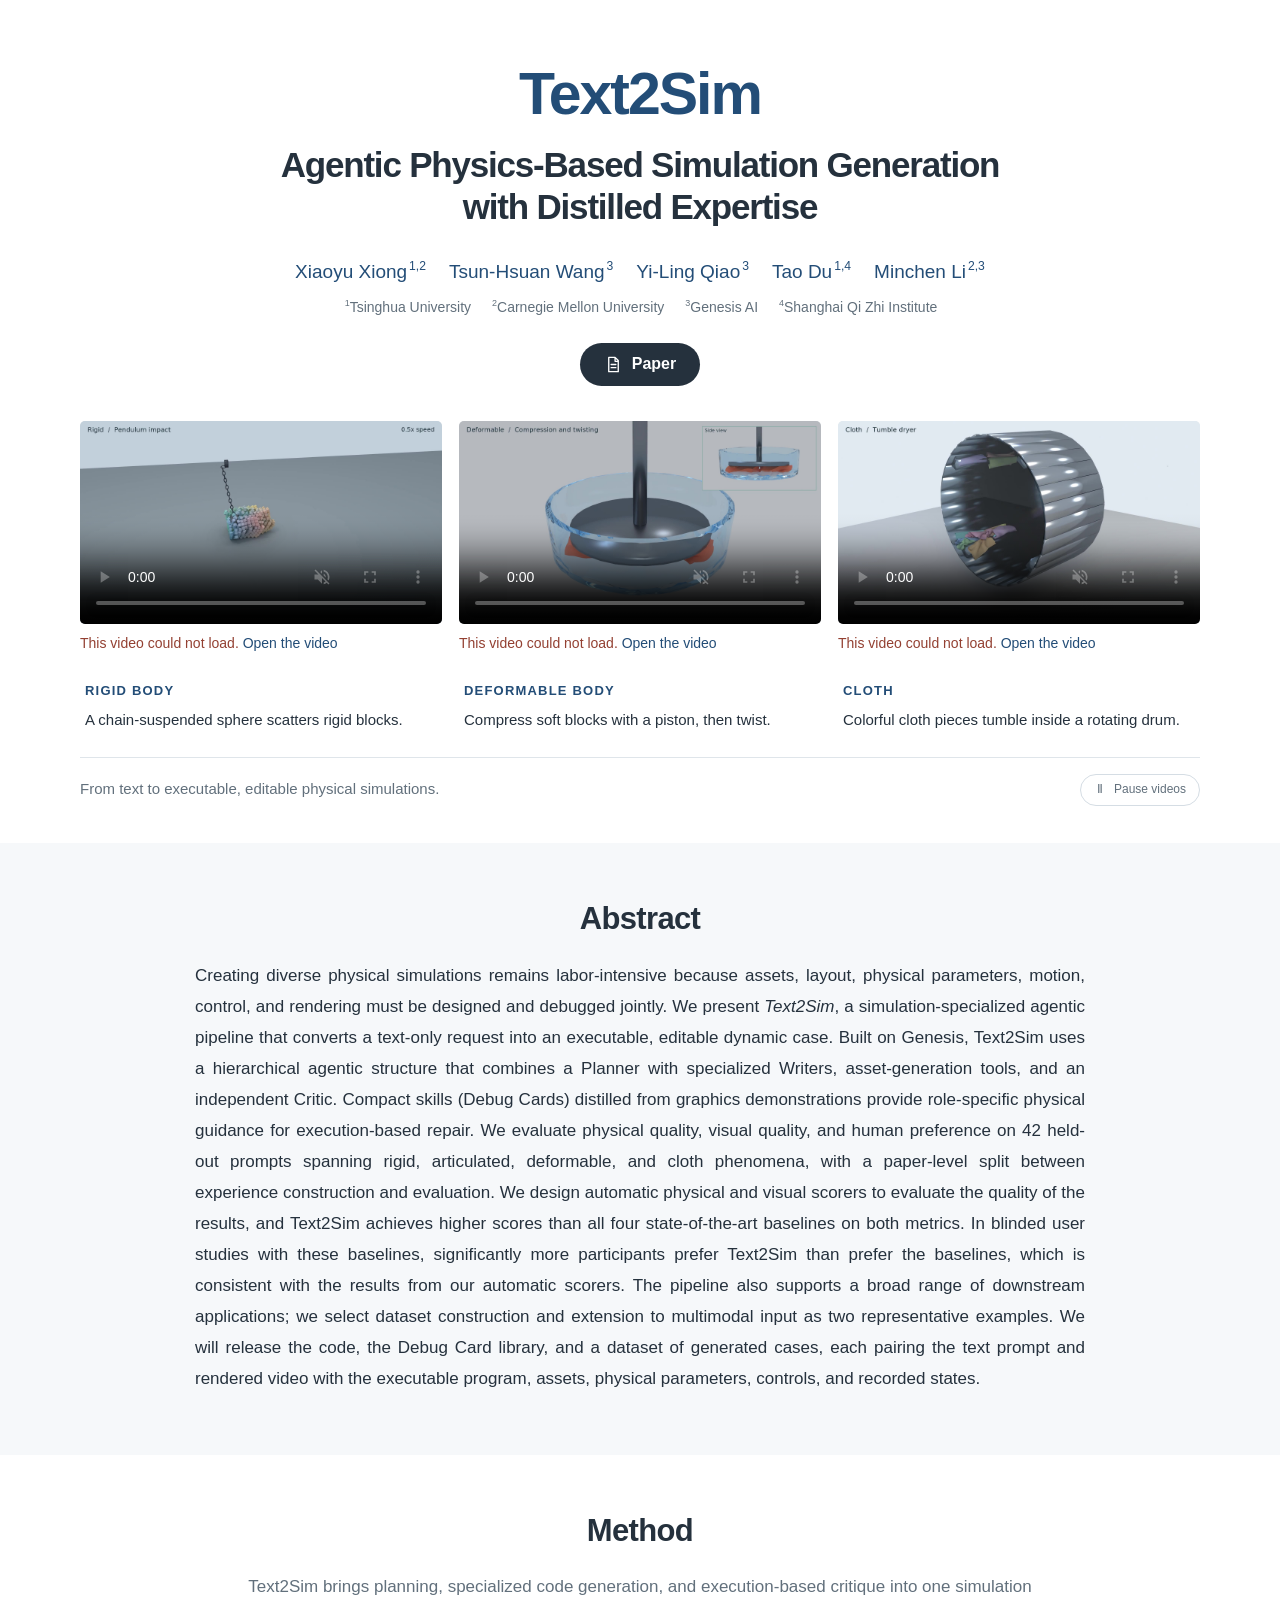
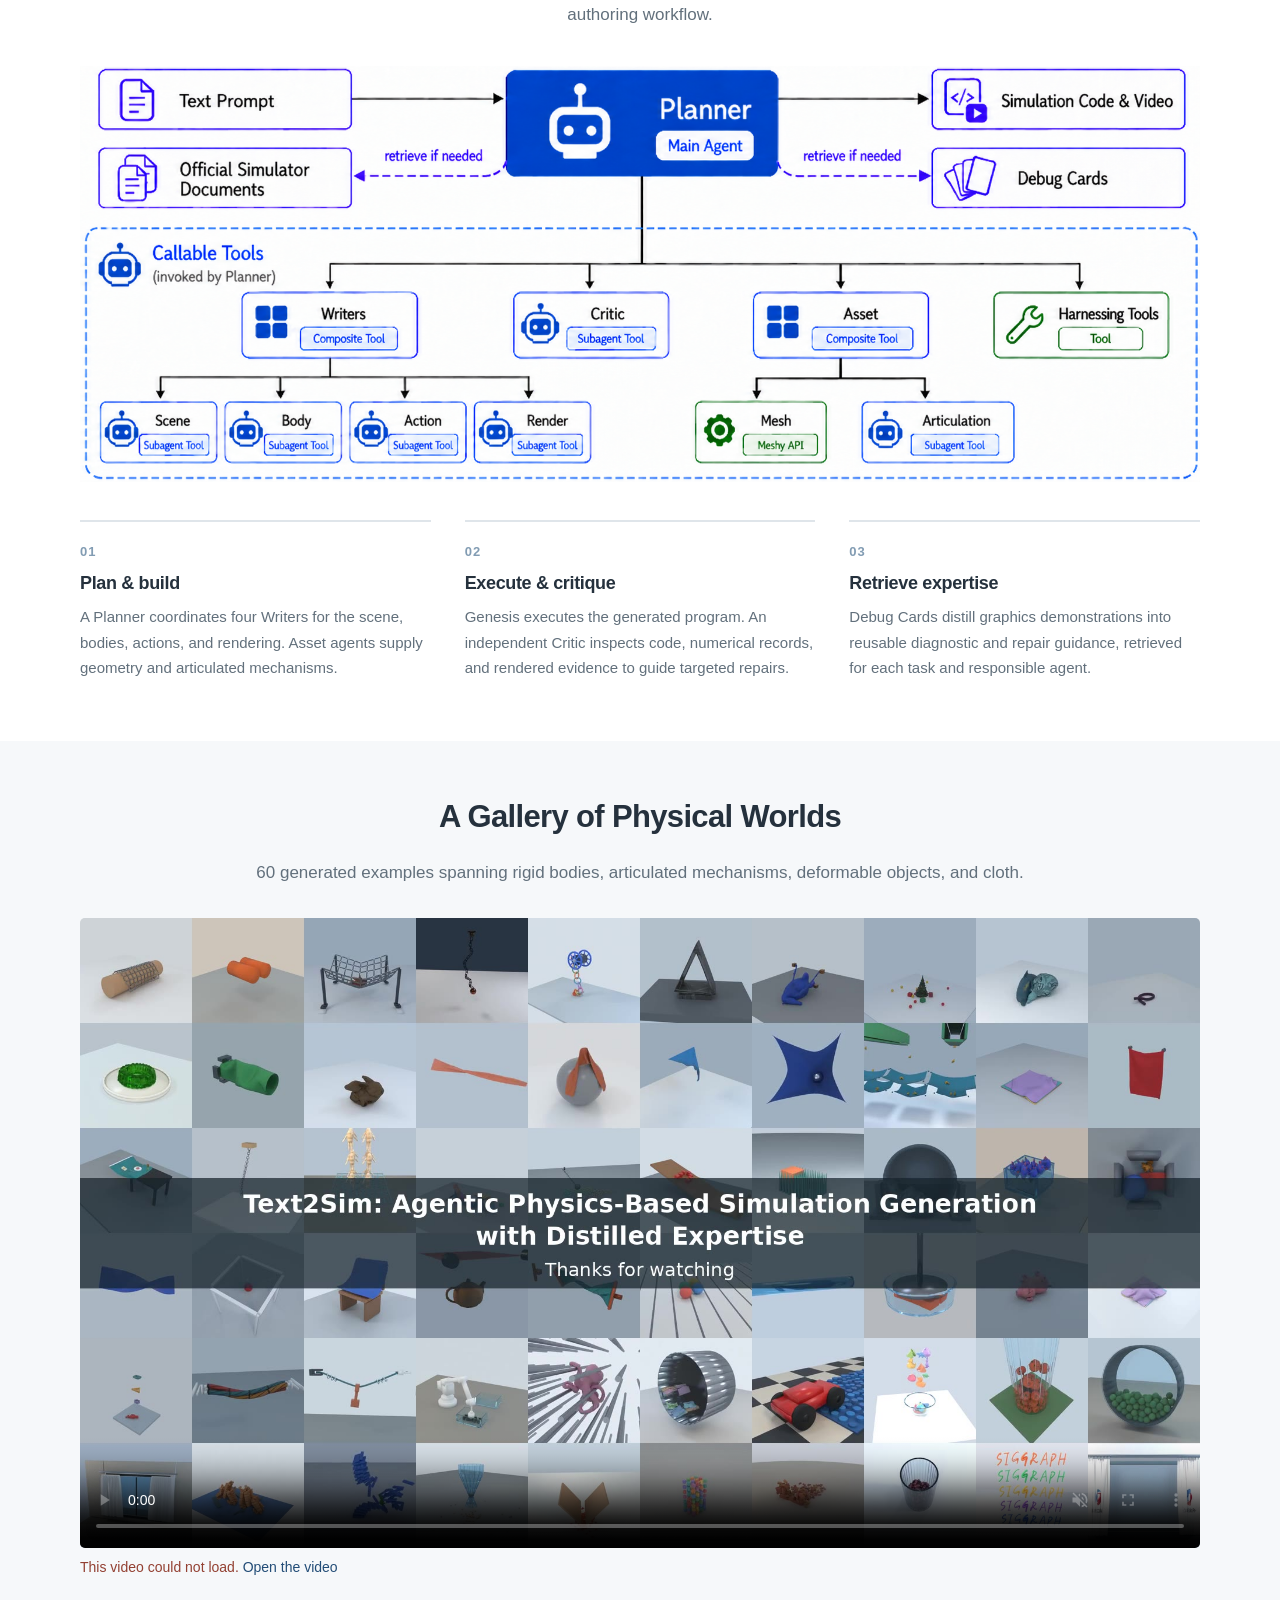
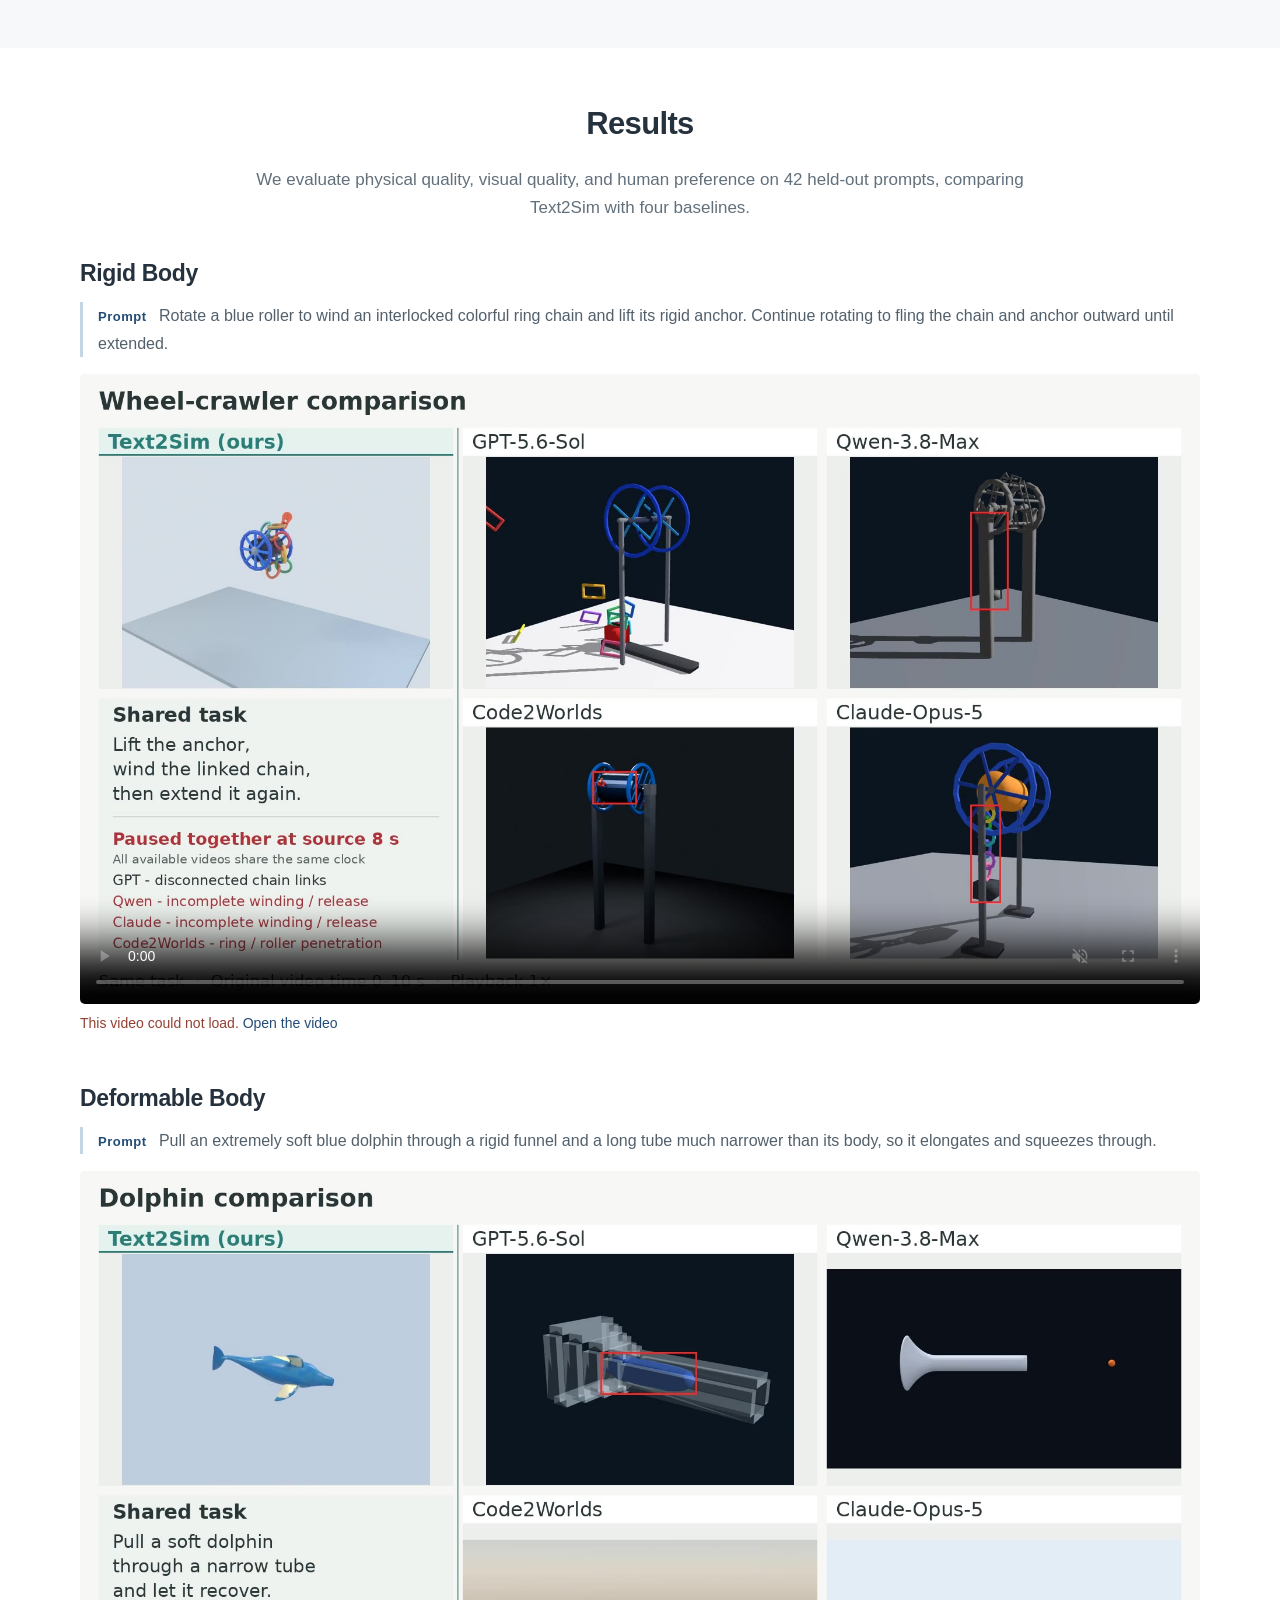
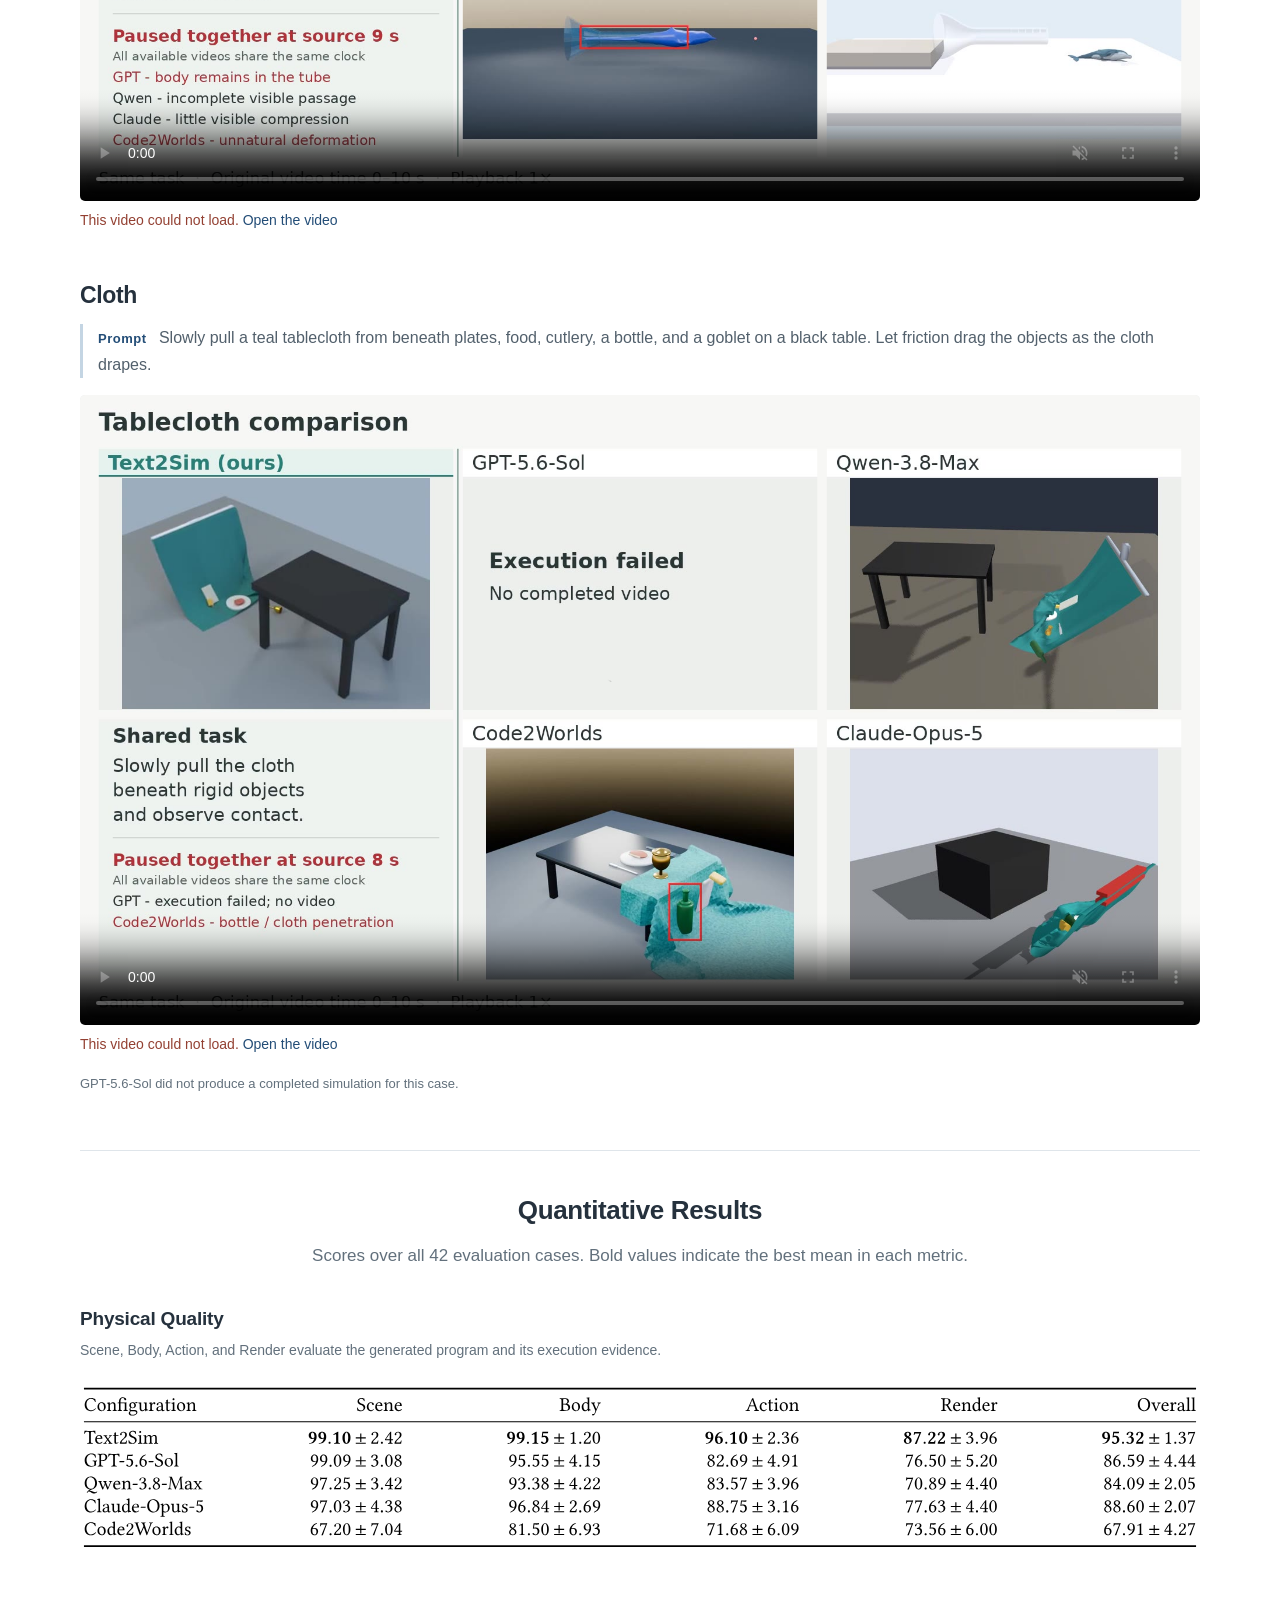
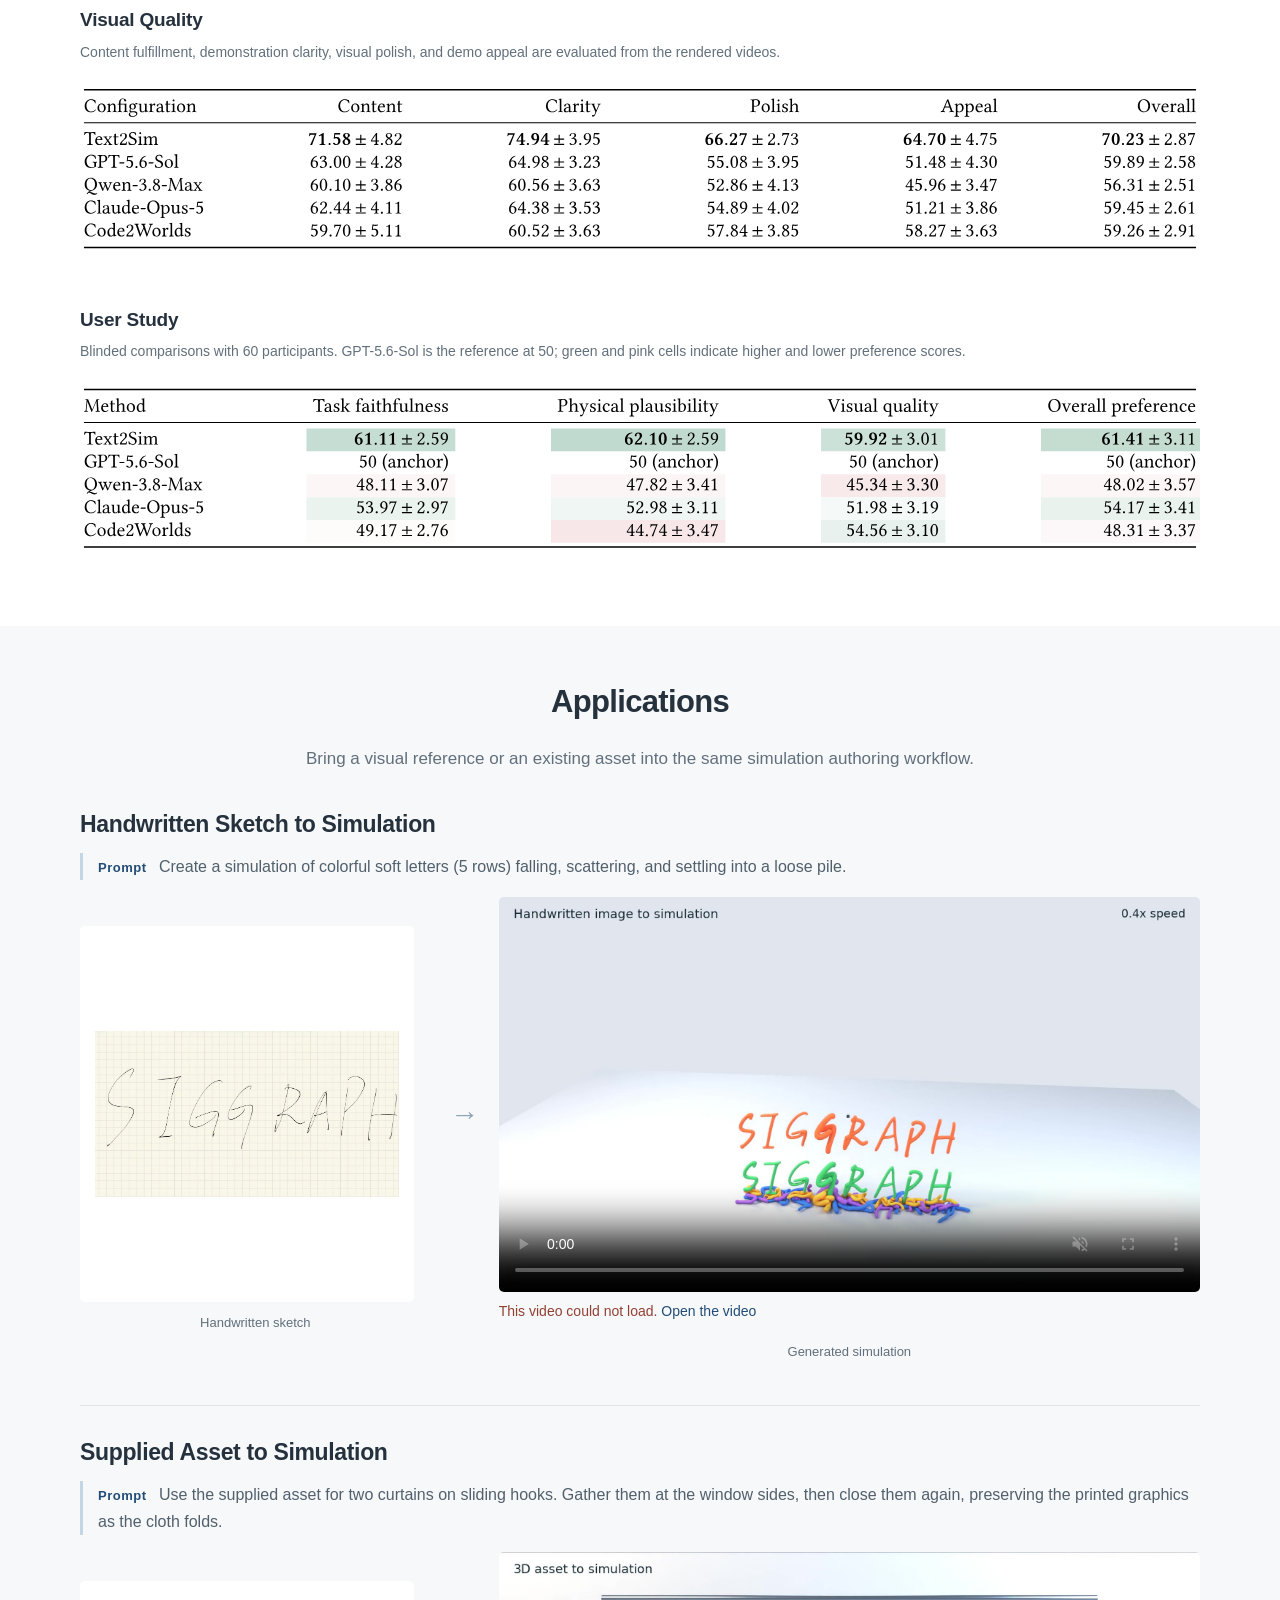
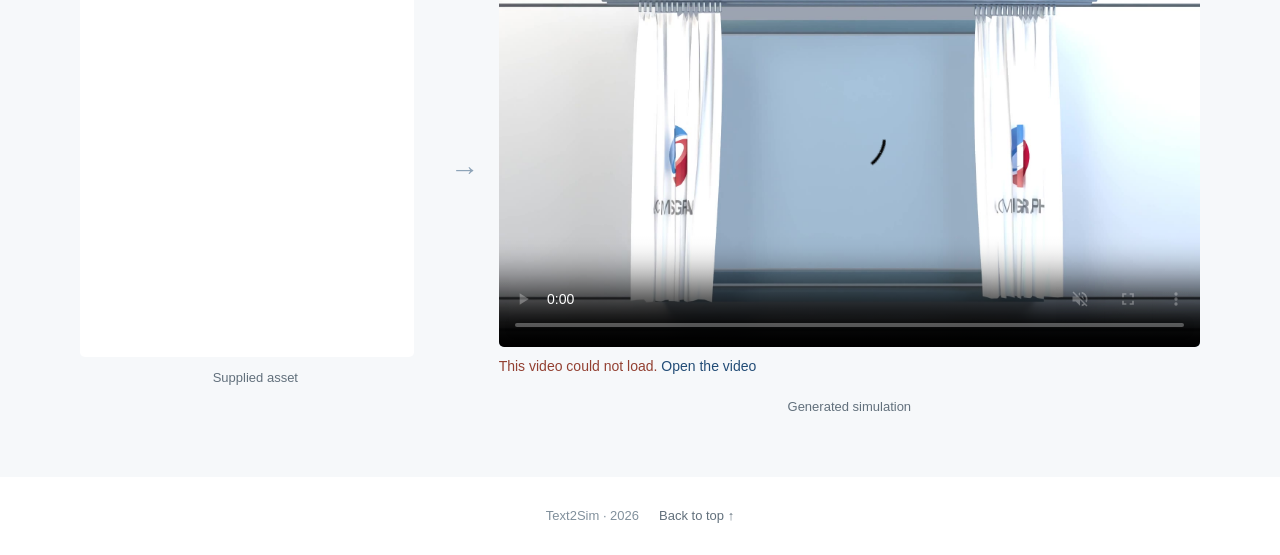
==== index.html @ 31624a39 "Create Text2Sim project website" ====
<!doctype html>
<html lang="en">
<head>
  <meta charset="utf-8">
  <meta name="viewport" content="width=device-width, initial-scale=1">
  <meta name="description" content="Text2Sim converts text into executable, editable physics-based simulations using specialized agents and distilled simulation expertise.">
  <meta name="theme-color" content="#234d77">
  <meta property="og:type" content="website">
  <meta property="og:title" content="Text2Sim: Agentic Physics-Based Simulation Generation with Distilled Expertise">
  <meta property="og:description" content="From a text prompt to an executable physical world. Explore rigid, deformable, and cloth simulations, comparisons, and multimodal applications.">
  <title>Text2Sim — Agentic Physics-Based Simulation Generation with Distilled Expertise</title>
  <link rel="icon" href="assets/images/favicon.svg" type="image/svg+xml">
  <link rel="stylesheet" href="styles.css">
  <script src="script.js" defer></script>
</head>
<body id="top">
  <a class="skip-link" href="#abstract">Skip to abstract</a>
  <header class="project-header container">
    <h1><span class="project-name">Text2Sim</span><span class="project-title">Agentic Physics-Based Simulation Generation<br class="desktop-break"> with Distilled Expertise</span></h1>
    <p class="authors"><span>Xiaoyu Xiong<sup>1,2</sup></span><span>Tsun-Hsuan Wang<sup>3</sup></span><span>Yi-Ling Qiao<sup>3</sup></span><span>Tao Du<sup>1,4</sup></span><span>Minchen Li<sup>2,3</sup></span></p>
    <p class="affiliations"><span><sup>1</sup>Tsinghua University</span><span><sup>2</sup>Carnegie Mellon University</span><span><sup>3</sup>Genesis AI</span><span><sup>4</sup>Shanghai Qi Zhi Institute</span></p>
    <div class="publication-links">
      <a class="paper-link" href="https://arxiv.org/abs/2609.36593" target="_blank" rel="noopener noreferrer"><svg viewBox="0 0 24 24" aria-hidden="true"><path d="M6 3h8l4 4v14H6zM14 3v5h4M9 12h6M9 16h6"/></svg>Paper</a>
    </div>
  </header>

  <main>
    <section id="teaser" class="teaser-section container" aria-label="Three examples generated by Text2Sim">
      <div class="teaser-grid">
        <figure>
          <video src="assets/videos/teaser-rigid.mp4" poster="assets/posters/teaser-rigid.jpg" width="1920" height="1080" autoplay loop muted playsinline controls preload="metadata" aria-label="Rigid body example: a chain-suspended ball scatters colored blocks"></video>
          <figcaption><span class="example-type">Rigid body</span><p>A chain-suspended sphere scatters rigid blocks.</p></figcaption>
        </figure>
        <figure>
          <video src="assets/videos/teaser-deformable.mp4" poster="assets/posters/teaser-deformable.jpg" width="1920" height="1080" autoplay loop muted playsinline controls preload="metadata" aria-label="Deformable body example: a piston compresses and twists soft blocks"></video>
          <figcaption><span class="example-type">Deformable body</span><p>Compress soft blocks with a piston, then twist.</p></figcaption>
        </figure>
        <figure>
          <video src="assets/videos/teaser-cloth.mp4" poster="assets/posters/teaser-cloth.jpg" width="1920" height="1080" autoplay loop muted playsinline controls preload="metadata" aria-label="Cloth example: colorful cloth tumbles in a rotating drum"></video>
          <figcaption><span class="example-type">Cloth</span><p>Colorful cloth pieces tumble inside a rotating drum.</p></figcaption>
        </figure>
      </div>
      <div class="teaser-footer"><p>From text to executable, editable physical simulations.</p><button id="motion-toggle" class="motion-toggle" type="button" aria-pressed="false" hidden><span class="motion-icon" aria-hidden="true">Ⅱ</span><span id="motion-label">Pause videos</span></button></div>
    </section>

    <section id="abstract" class="section section-tinted">
      <div class="reading-width">
        <h2>Abstract</h2>
        <p class="abstract-copy">Creating diverse physical simulations remains labor-intensive because assets, layout, physical parameters, motion, control, and rendering must be designed and debugged jointly. We present <em>Text2Sim</em>, a simulation-specialized agentic pipeline that converts a text-only request into an executable, editable dynamic case. Built on Genesis, Text2Sim uses a hierarchical agentic structure that combines a Planner with specialized Writers, asset-generation tools, and an independent Critic. Compact skills (Debug Cards) distilled from graphics demonstrations provide role-specific physical guidance for execution-based repair. We evaluate physical quality, visual quality, and human preference on 42 held-out prompts spanning rigid, articulated, deformable, and cloth phenomena, with a paper-level split between experience construction and evaluation. We design automatic physical and visual scorers to evaluate the quality of the results, and Text2Sim achieves higher scores than all four state-of-the-art baselines on both metrics. In blinded user studies with these baselines, significantly more participants prefer Text2Sim than prefer the baselines, which is consistent with the results from our automatic scorers. The pipeline also supports a broad range of downstream applications; we select dataset construction and extension to multimodal input as two representative examples. We will release the code, the Debug Card library, and a dataset of generated cases, each pairing the text prompt and rendered video with the executable program, assets, physical parameters, controls, and recorded states.</p>
      </div>
    </section>

    <section id="method" class="section container">
      <h2>Method</h2>
      <p class="section-intro">Text2Sim brings planning, specialized code generation, and execution-based critique into one simulation authoring workflow.</p>
      <figure class="method-figure"><a href="assets/images/method-overview.png" target="_blank" rel="noopener" aria-label="Open the Text2Sim pipeline figure at full resolution"><img src="assets/images/method-overview.webp" width="1866" height="692" alt="A text prompt enters a Planner connected to simulator documentation and Debug Cards. The Planner coordinates Scene, Body, Action, and Render Writers, mesh and articulation tools, execution, and an independent Critic to produce simulation code and video." loading="lazy" decoding="async"></a></figure>
      <div class="method-points">
        <div><span class="step-number">01</span><h3>Plan &amp; build</h3><p>A Planner coordinates four Writers for the scene, bodies, actions, and rendering. Asset agents supply geometry and articulated mechanisms.</p></div>
        <div><span class="step-number">02</span><h3>Execute &amp; critique</h3><p>Genesis executes the generated program. An independent Critic inspects code, numerical records, and rendered evidence to guide targeted repairs.</p></div>
        <div><span class="step-number">03</span><h3>Retrieve expertise</h3><p>Debug Cards distill graphics demonstrations into reusable diagnostic and repair guidance, retrieved for each task and responsible agent.</p></div>
      </div>
    </section>

    <section id="gallery" class="section section-tinted">
      <div class="container">
        <h2>A Gallery of Physical Worlds</h2>
        <p class="section-intro">60 generated examples spanning rigid bodies, articulated mechanisms, deformable objects, and cloth.</p>
        <figure class="wide-video"><video data-src="assets/videos/gallery.mp4" poster="assets/posters/gallery.jpg" width="1920" height="1080" autoplay loop muted playsinline controls preload="none" aria-label="A ten-column by six-row gallery of 60 generated physical simulations"></video></figure>
      </div>
    </section>

    <section id="results" class="section container">
      <h2>Results</h2>
      <p class="section-intro">We evaluate physical quality, visual quality, and human preference on 42 held-out prompts, comparing Text2Sim with four baselines.</p>
      <div class="comparisons">
        <article class="comparison">
          <h3>Rigid Body</h3>
          <p class="prompt"><span>Prompt</span> Rotate a blue roller to wind an interlocked colorful ring chain and lift its rigid anchor. Continue rotating to fling the chain and anchor outward until extended.</p>
          <video data-src="assets/videos/comparison-rigid.mp4" poster="assets/posters/comparison-rigid.jpg" width="1920" height="1080" autoplay loop muted playsinline controls preload="none" aria-label="Simultaneous rigid body comparison of Text2Sim and four baselines, retaining annotated failure regions"></video>
        </article>
        <article class="comparison">
          <h3>Deformable Body</h3>
          <p class="prompt"><span>Prompt</span> Pull an extremely soft blue dolphin through a rigid funnel and a long tube much narrower than its body, so it elongates and squeezes through.</p>
          <video data-src="assets/videos/comparison-deformable.mp4" poster="assets/posters/comparison-deformable.jpg" width="1920" height="1080" autoplay loop muted playsinline controls preload="none" aria-label="Simultaneous deformable dolphin comparison of Text2Sim and four baselines, retaining annotated failure regions"></video>
        </article>
        <article class="comparison">
          <h3>Cloth</h3>
          <p class="prompt"><span>Prompt</span> Slowly pull a teal tablecloth from beneath plates, food, cutlery, a bottle, and a goblet on a black table. Let friction drag the objects as the cloth drapes.</p>
          <video data-src="assets/videos/comparison-cloth.mp4" poster="assets/posters/comparison-cloth.jpg" width="1920" height="1080" autoplay loop muted playsinline controls preload="none" aria-label="Simultaneous cloth comparison of Text2Sim and baselines, retaining annotated failure regions and the failed-execution indicator"></video>
          <p class="media-note">GPT-5.6-Sol did not produce a completed simulation for this case.</p>
        </article>
      </div>

      <div class="quantitative-results" aria-label="Quantitative results from the paper">
        <h3 class="subsection-title">Quantitative Results</h3>
        <p class="section-intro">Scores over all 42 evaluation cases. Bold values indicate the best mean in each metric.</p>
        <figure class="paper-table">
          <figcaption><h4>Physical Quality</h4><p>Scene, Body, Action, and Render evaluate the generated program and its execution evidence.</p></figcaption>
          <div class="table-scroll" role="region" aria-label="Physical quality table; scroll horizontally on small screens" tabindex="0"><img src="assets/images/table-physical.svg" alt="Physical quality. Overall scores: Text2Sim 95.32 ± 1.37; GPT-5.6-Sol 86.59 ± 4.44; Qwen-3.8-Max 84.09 ± 2.05; Claude-Opus-5 88.60 ± 2.07; Code2Worlds 67.91 ± 4.27. Text2Sim has the highest mean in all five columns." loading="lazy" decoding="async"></div>
          <div class="sr-only"><table id="data-physical">
  <caption>Physical quality: Physical scores for our method and four baselines over all 42 cases (Total). Entries report the original means with their associated errors; bold marks the largest mean (best result) in each metric.</caption>
  <thead><tr>
    <th scope="col">Configuration</th>
    <th scope="col">Scene</th>
    <th scope="col">Body</th>
    <th scope="col">Action</th>
    <th scope="col">Render</th>
    <th scope="col">Overall</th>
  </tr></thead>
  <tbody>
    <tr><th scope="row">Text2Sim</th>
      <td><strong>99.10 ± 2.42</strong></td>
      <td><strong>99.15 ± 1.20</strong></td>
      <td><strong>96.10 ± 2.36</strong></td>
      <td><strong>87.22 ± 3.96</strong></td>
      <td><strong>95.32 ± 1.37</strong></td>
    </tr>
    <tr><th scope="row">GPT-5.6-Sol</th>
      <td>99.09 ± 3.08</td>
      <td>95.55 ± 4.15</td>
      <td>82.69 ± 4.91</td>
      <td>76.50 ± 5.20</td>
      <td>86.59 ± 4.44</td>
    </tr>
    <tr><th scope="row">Qwen-3.8-Max</th>
      <td>97.25 ± 3.42</td>
      <td>93.38 ± 4.22</td>
      <td>83.57 ± 3.96</td>
      <td>70.89 ± 4.40</td>
      <td>84.09 ± 2.05</td>
    </tr>
    <tr><th scope="row">Claude-Opus-5</th>
      <td>97.03 ± 4.38</td>
      <td>96.84 ± 2.69</td>
      <td>88.75 ± 3.16</td>
      <td>77.63 ± 4.40</td>
      <td>88.60 ± 2.07</td>
    </tr>
    <tr><th scope="row">Code2Worlds</th>
      <td>67.20 ± 7.04</td>
      <td>81.50 ± 6.93</td>
      <td>71.68 ± 6.09</td>
      <td>73.56 ± 6.00</td>
      <td>67.91 ± 4.27</td>
    </tr>
  </tbody>
</table></div>
        </figure>
        <figure class="paper-table">
          <figcaption><h4>Visual Quality</h4><p>Content fulfillment, demonstration clarity, visual polish, and demo appeal are evaluated from the rendered videos.</p></figcaption>
          <div class="table-scroll" role="region" aria-label="Visual quality table; scroll horizontally on small screens" tabindex="0"><img src="assets/images/table-visual.svg" alt="Visual quality. Overall scores: Text2Sim 70.23 ± 2.87; GPT-5.6-Sol 59.89 ± 2.58; Qwen-3.8-Max 56.31 ± 2.51; Claude-Opus-5 59.45 ± 2.61; Code2Worlds 59.26 ± 2.91. Text2Sim has the highest mean in all five columns." loading="lazy" decoding="async"></div>
          <div class="sr-only"><table id="data-visual">
  <caption>Visual quality: Visual scores for our method and four baselines over all 42 cases (Total). Entries report the original means with their associated errors; bold marks the largest mean (best result) in each metric. Content, Clarity, Polish, and Appeal denote content fulfillment, demonstration clarity, visual polish, and demo appeal, respectively.</caption>
  <thead><tr>
    <th scope="col">Configuration</th>
    <th scope="col">Content</th>
    <th scope="col">Clarity</th>
    <th scope="col">Polish</th>
    <th scope="col">Appeal</th>
    <th scope="col">Overall</th>
  </tr></thead>
  <tbody>
    <tr><th scope="row">Text2Sim</th>
      <td><strong>71.58 ± 4.82</strong></td>
      <td><strong>74.94 ± 3.95</strong></td>
      <td><strong>66.27 ± 2.73</strong></td>
      <td><strong>64.70 ± 4.75</strong></td>
      <td><strong>70.23 ± 2.87</strong></td>
    </tr>
    <tr><th scope="row">GPT-5.6-Sol</th>
      <td>63.00 ± 4.28</td>
      <td>64.98 ± 3.23</td>
      <td>55.08 ± 3.95</td>
      <td>51.48 ± 4.30</td>
      <td>59.89 ± 2.58</td>
    </tr>
    <tr><th scope="row">Qwen-3.8-Max</th>
      <td>60.10 ± 3.86</td>
      <td>60.56 ± 3.63</td>
      <td>52.86 ± 4.13</td>
      <td>45.96 ± 3.47</td>
      <td>56.31 ± 2.51</td>
    </tr>
    <tr><th scope="row">Claude-Opus-5</th>
      <td>62.44 ± 4.11</td>
      <td>64.38 ± 3.53</td>
      <td>54.89 ± 4.02</td>
      <td>51.21 ± 3.86</td>
      <td>59.45 ± 2.61</td>
    </tr>
    <tr><th scope="row">Code2Worlds</th>
      <td>59.70 ± 5.11</td>
      <td>60.52 ± 3.63</td>
      <td>57.84 ± 3.85</td>
      <td>58.27 ± 3.63</td>
      <td>59.26 ± 2.91</td>
    </tr>
  </tbody>
</table></div>
        </figure>
        <figure class="paper-table">
          <figcaption><h4>User Study</h4><p>Blinded comparisons with 60 participants. GPT-5.6-Sol is the reference at 50; green and pink cells indicate higher and lower preference scores.</p></figcaption>
          <div class="table-scroll" role="region" aria-label="User study table with original green and pink cell colors; scroll horizontally on small screens" tabindex="0"><img src="assets/images/table-user-study.svg" alt="User study. Text2Sim scores 61.11 ± 2.59 in task faithfulness, 62.10 ± 2.59 in physical plausibility, 59.92 ± 3.01 in visual quality, and 61.41 ± 3.11 in overall preference. Overall preference: GPT-5.6-Sol 50 (anchor), Qwen-3.8-Max 48.02 ± 3.57, Claude-Opus-5 54.17 ± 3.41, Code2Worlds 48.31 ± 3.37." loading="lazy" decoding="async"></div>
          <div class="sr-only"><table id="data-user-study">
  <caption>User study: User-study scores for the five main methods over all 42 cases (Total). Entries report the original means with their associated errors; GPT-5.6-Sol is a fixed reference at 50. Bold marks the largest mean (best result) for each dimension. Cell backgrounds encode the mean relative to the reference: white at 50, increasingly green above 50, and increasingly red below 50.</caption>
  <thead><tr>
    <th scope="col">Method</th>
    <th scope="col">Task faithfulness</th>
    <th scope="col">Physical plausibility</th>
    <th scope="col">Visual quality</th>
    <th scope="col">Overall preference</th>
  </tr></thead>
  <tbody>
    <tr><th scope="row">Text2Sim</th>
      <td style="background-color:#c6ddd3"><strong>61.11 ± 2.59</strong></td>
      <td style="background-color:#c1dacf"><strong>62.10 ± 2.59</strong></td>
      <td style="background-color:#cce1d7"><strong>59.92 ± 3.01</strong></td>
      <td style="background-color:#c5ddd1"><strong>61.41 ± 3.11</strong></td>
    </tr>
    <tr><th scope="row">GPT-5.6-Sol</th>
      <td style="background-color:#ffffff">50 (anchor)</td>
      <td style="background-color:#ffffff">50 (anchor)</td>
      <td style="background-color:#ffffff">50 (anchor)</td>
      <td style="background-color:#ffffff">50 (anchor)</td>
    </tr>
    <tr><th scope="row">Qwen-3.8-Max</th>
      <td style="background-color:#fcf6f7">48.11 ± 3.07</td>
      <td style="background-color:#fcf5f6">47.82 ± 3.41</td>
      <td style="background-color:#f8e9eb">45.34 ± 3.30</td>
      <td style="background-color:#fcf6f7">48.02 ± 3.57</td>
    </tr>
    <tr><th scope="row">Claude-Opus-5</th>
      <td style="background-color:#ebf3ef">53.97 ± 2.97</td>
      <td style="background-color:#f0f6f3">52.98 ± 3.11</td>
      <td style="background-color:#f5f9f7">51.98 ± 3.19</td>
      <td style="background-color:#eaf2ee">54.17 ± 3.41</td>
    </tr>
    <tr><th scope="row">Code2Worlds</th>
      <td style="background-color:#fefbfb">49.17 ± 2.76</td>
      <td style="background-color:#f7e7e9">44.74 ± 3.47</td>
      <td style="background-color:#e8f1ed">54.56 ± 3.10</td>
      <td style="background-color:#fcf7f8">48.31 ± 3.37</td>
    </tr>
  </tbody>
</table></div>
        </figure>
      </div>
    </section>

    <section id="applications" class="section section-tinted">
      <div class="container">
        <h2>Applications</h2>
        <p class="section-intro">Bring a visual reference or an existing asset into the same simulation authoring workflow.</p>
        <article class="application">
          <h3>Handwritten Sketch to Simulation</h3>
          <p class="prompt"><span>Prompt</span> Create a simulation of colorful soft letters (5 rows) falling, scattering, and settling into a loose pile.</p>
          <div class="application-grid">
            <figure class="input-reference"><div class="reference-image"><img src="assets/images/input-sketch.png" alt="Handwritten reference sketch specifying the shapes and order of five rows of letters" loading="lazy" decoding="async"></div><figcaption>Handwritten sketch</figcaption></figure>
            <span class="application-arrow" aria-hidden="true">→</span>
            <figure><video data-src="assets/videos/application-sketch.mp4" poster="assets/posters/application-sketch.jpg" width="1920" height="1080" autoplay loop muted playsinline controls preload="none" aria-label="Soft letters generated from a handwritten sketch fall, collide, and scatter"></video><figcaption>Generated simulation</figcaption></figure>
          </div>
        </article>
        <article class="application">
          <h3>Supplied Asset to Simulation</h3>
          <p class="prompt"><span>Prompt</span> Use the supplied asset for two curtains on sliding hooks. Gather them at the window sides, then close them again, preserving the printed graphics as the cloth folds.</p>
          <div class="application-grid">
            <figure class="input-reference"><div class="reference-image"><img src="assets/images/input-asset.png" alt="Supplied cloth asset bearing the ACM SIGGRAPH graphic" loading="lazy" decoding="async"></div><figcaption>Supplied asset</figcaption></figure>
            <span class="application-arrow" aria-hidden="true">→</span>
            <figure><video data-src="assets/videos/application-asset.mp4" poster="assets/posters/application-asset.jpg" width="1920" height="1080" autoplay loop muted playsinline controls preload="none" aria-label="Curtains preserve the supplied ACM SIGGRAPH texture while opening, folding, and closing"></video><figcaption>Generated simulation</figcaption></figure>
          </div>
        </article>
      </div>
    </section>
  </main>
  <footer class="site-footer"><p>Text2Sim · 2026</p><a href="#top">Back to top ↑</a></footer>
  <noscript><style>video[data-src]{display:none}</style><p class="noscript-note">Enable JavaScript to play the gallery, comparison, and application videos. The paper and all figures are available above.</p></noscript>
</body>
</html>
---- styles.css ----
:root{color-scheme:light;--ink:#25313d;--muted:#62707c;--accent:#234d77;--line:#dfe5ea;--tint:#f6f8fa;--width:1120px}
*{box-sizing:border-box}
html{scroll-behavior:smooth;scroll-padding-top:24px}
body{margin:0;background:#fff;color:var(--ink);font-family:Inter,"Helvetica Neue",Arial,sans-serif;font-size:17px;line-height:1.65;-webkit-font-smoothing:antialiased}
a{color:var(--accent);text-decoration:none}
a:hover{text-decoration:underline}
button,a,video,[tabindex]{-webkit-tap-highlight-color:transparent}
:focus-visible{outline:3px solid #5694c2;outline-offset:5px}
button{font:inherit}
figure,p,h1,h2,h3,h4{margin:0}
img{display:block;max-width:100%;height:auto}
video{display:block;width:100%;height:auto;aspect-ratio:16/9;background:#e9edf0;object-fit:contain;border-radius:5px}
video:fullscreen{object-fit:contain;background:#000;border-radius:0}
sup{font-size:.64em;margin-left:2px}
.container{width:min(var(--width),calc(100% - 64px));margin-inline:auto}
.reading-width{width:min(890px,calc(100% - 64px));margin-inline:auto}
.skip-link{position:absolute;top:-80px;left:16px;z-index:10;padding:10px 16px;background:#fff;border:2px solid var(--accent);border-radius:6px}
.skip-link:focus{top:12px}
.project-header{text-align:center;padding-top:59px;padding-bottom:35px}
h1{font-weight:650;letter-spacing:-1.2px;line-height:1.2}
.project-name{display:block;color:var(--accent);font-size:59px;font-weight:750;letter-spacing:-2px;margin-bottom:14px}
.project-title{display:block;font-size:35px}
.authors{display:flex;flex-wrap:wrap;justify-content:center;column-gap:23px;row-gap:5px;margin-top:28px;font-size:19px;color:var(--accent)}
.authors>span,.affiliations>span{white-space:nowrap}
.affiliations{display:flex;justify-content:center;flex-wrap:wrap;gap:2px 19px;margin-top:9px;font-size:14px;color:var(--muted)}
.publication-links{display:flex;justify-content:center;margin-top:24px}
.paper-link{display:inline-flex;align-items:center;gap:9px;background:var(--ink);color:#fff;padding:8px 24px;border-radius:25px;font-size:16px;font-weight:550;transition:background .15s}
.paper-link:hover{background:var(--accent);text-decoration:none}
.paper-link svg{width:19px;height:19px;stroke:currentColor;stroke-width:1.7;fill:none;stroke-linejoin:round;stroke-linecap:round}
.teaser-section{padding-bottom:37px}
.teaser-grid{display:grid;grid-template-columns:repeat(3,minmax(0,1fr));gap:17px}
.teaser-grid figcaption{padding:13px 5px 0}
.example-type{font-size:13px;font-weight:700;letter-spacing:1.2px;text-transform:uppercase;color:var(--accent)}
.teaser-grid figcaption p{font-size:15px;line-height:1.5;margin-top:5px}
.teaser-footer{display:flex;justify-content:space-between;align-items:center;gap:18px;margin-top:25px;border-top:1px solid var(--line);padding-top:16px}
.teaser-footer>p{font-size:15px;color:var(--muted)}
.motion-toggle{display:inline-flex;align-items:center;gap:8px;border:1px solid #d5dde4;border-radius:20px;padding:5px 13px;white-space:nowrap;background:#fff;color:var(--muted);font-size:12px;cursor:pointer}
.motion-toggle[hidden]{display:none}
.motion-toggle:hover{border-color:var(--accent);color:var(--accent)}
.motion-icon{font-size:12px;width:12px;text-align:center}
.section{padding-top:57px;padding-bottom:60px}
.section-tinted{background:var(--tint)}
h2{font-size:31px;font-weight:650;letter-spacing:-.65px;text-align:center;line-height:1.25;margin-bottom:23px}
.section-intro{max-width:820px;margin:0 auto 31px;text-align:center;color:var(--muted);font-size:17px;line-height:1.65}
.abstract-copy{font-size:17px;line-height:1.82;text-align:justify;hyphens:auto}
.method-figure{margin:37px 0 38px}
.method-figure img{width:100%}
.method-points{display:grid;grid-template-columns:repeat(3,minmax(0,1fr));gap:34px}
.method-points>div{padding-top:15px;border-top:2px solid var(--line)}
.step-number{color:#829cb3;font-size:13px;letter-spacing:1px;font-weight:700}
h3{font-size:23px;line-height:1.3;font-weight:650;letter-spacing:-.35px}
.method-points h3{font-size:18px;margin:7px 0 9px}
.method-points p{font-size:15px;line-height:1.7;color:var(--muted)}
.wide-video{margin-top:27px}
.comparisons{margin-top:37px}
.comparison+.comparison{margin-top:41px}
.comparison h3,.application h3{margin-bottom:13px}
.prompt{font-size:16px;line-height:1.7;margin:0 0 17px;padding-left:15px;border-left:3px solid #c4d5e3;color:#52606c}
.prompt>span{font-size:13px;font-weight:700;letter-spacing:.5px;color:var(--accent);margin-right:8px}
.media-note{font-size:13px;color:var(--muted);margin-top:9px}
.quantitative-results{margin-top:55px;padding-top:43px;border-top:1px solid var(--line)}
.subsection-title{text-align:center;font-size:26px;margin-bottom:14px}
.paper-table{margin-top:33px}
.paper-table+.paper-table{margin-top:39px}
.paper-table figcaption{margin-bottom:16px}
h4{font-size:19px;font-weight:650;letter-spacing:-.2px}
.paper-table figcaption p{font-size:14px;color:var(--muted);margin-top:5px}
.table-scroll{overflow-x:auto;overscroll-behavior-x:contain;padding:2px 0 8px;background:white}
.table-scroll img{width:100%;min-width:730px}
.table-scroll:focus:not(:focus-visible){outline:none}
.application{margin-top:37px}
.application+.application{margin-top:43px;padding-top:32px;border-top:1px solid var(--line)}
.application-grid{display:grid;grid-template-columns:minmax(0,1fr) 34px minmax(0,2fr);align-items:center;gap:17px}
.application-grid figure{min-width:0}
.application-grid figcaption{text-align:center;color:var(--muted);font-size:13px;margin-top:10px}
.reference-image{aspect-ratio:16/18;display:flex;align-items:center;justify-content:center;background:#fff;border-radius:5px;padding:15px;max-height:376px;overflow:hidden}
.reference-image img{width:100%;height:100%;object-fit:contain}
.application-arrow{color:#8ea4b8;font-size:29px;text-align:center;margin-bottom:30px}
.site-footer{display:flex;gap:20px;align-items:center;justify-content:center;padding:28px 20px;color:#81909c;font-size:13px}
.site-footer a{color:var(--muted)}
.noscript-note{padding:20px;text-align:center}
.media-error{font-size:14px;color:#934032;padding:8px 0}
@media(min-width:1440px){:root{--width:1200px}.project-header{padding-top:65px}.project-title{font-size:37px}}
@media(max-width:800px){.container{width:calc(100% - 36px)}.reading-width{width:calc(100% - 40px)}.project-header{padding-top:38px}.project-name{font-size:48px}.project-title{font-size:28px}.desktop-break{display:none}.authors{font-size:17px;gap:4px 17px}.affiliations{font-size:13px}.teaser-grid{gap:10px}.teaser-grid figcaption{padding-inline:0}.teaser-grid figcaption p{font-size:13px}.example-type{font-size:11px;letter-spacing:.6px}.section{padding-block:42px}.abstract-copy{text-align:left;font-size:16px}.method-points{gap:18px}.method-points h3{font-size:17px}.method-points p{font-size:14px}.application-grid{grid-template-columns:minmax(0,1fr) 22px minmax(0,2fr);gap:10px}}
@media(max-width:540px){body{font-size:16px}.project-header{padding-bottom:28px}.project-name{font-size:44px}.project-title{font-size:25px;line-height:1.25;letter-spacing:-.5px}.authors{margin-top:21px;font-size:16px;column-gap:16px}.affiliations{gap:1px 12px;font-size:12px}.teaser-grid{grid-template-columns:1fr;gap:24px}.teaser-grid figcaption{padding-top:8px}.teaser-grid figcaption p{font-size:15px;margin-top:3px}.example-type{font-size:12px}.teaser-footer{align-items:flex-start}.teaser-footer>p{font-size:13px;max-width:230px}.motion-toggle{font-size:11px;padding:5px 10px}h2{font-size:27px;margin-bottom:18px}.section-intro{font-size:16px;margin-bottom:24px}.method-points{grid-template-columns:1fr;gap:23px}.method-points h3{font-size:19px}.method-points p{font-size:15px}.method-figure{margin-block:28px}.prompt{font-size:14px}h3{font-size:21px}.comparison+.comparison{margin-top:31px}.table-scroll img{min-width:720px}.paper-table figcaption p{font-size:13px}.application-grid{grid-template-columns:1fr;gap:12px}.reference-image{max-height:215px;aspect-ratio:auto}.reference-image img{max-height:185px;width:auto;max-width:100%}.application-arrow{font-size:25px;line-height:1;margin:0;transform:rotate(90deg)}.application-grid figcaption{margin-top:6px}}
@media(prefers-reduced-motion:reduce){html{scroll-behavior:auto}*{transition:none!important}}

.sr-only{position:absolute;width:1px;height:1px;padding:0;margin:-1px;overflow:hidden;clip:rect(0,0,0,0);white-space:nowrap;border:0}
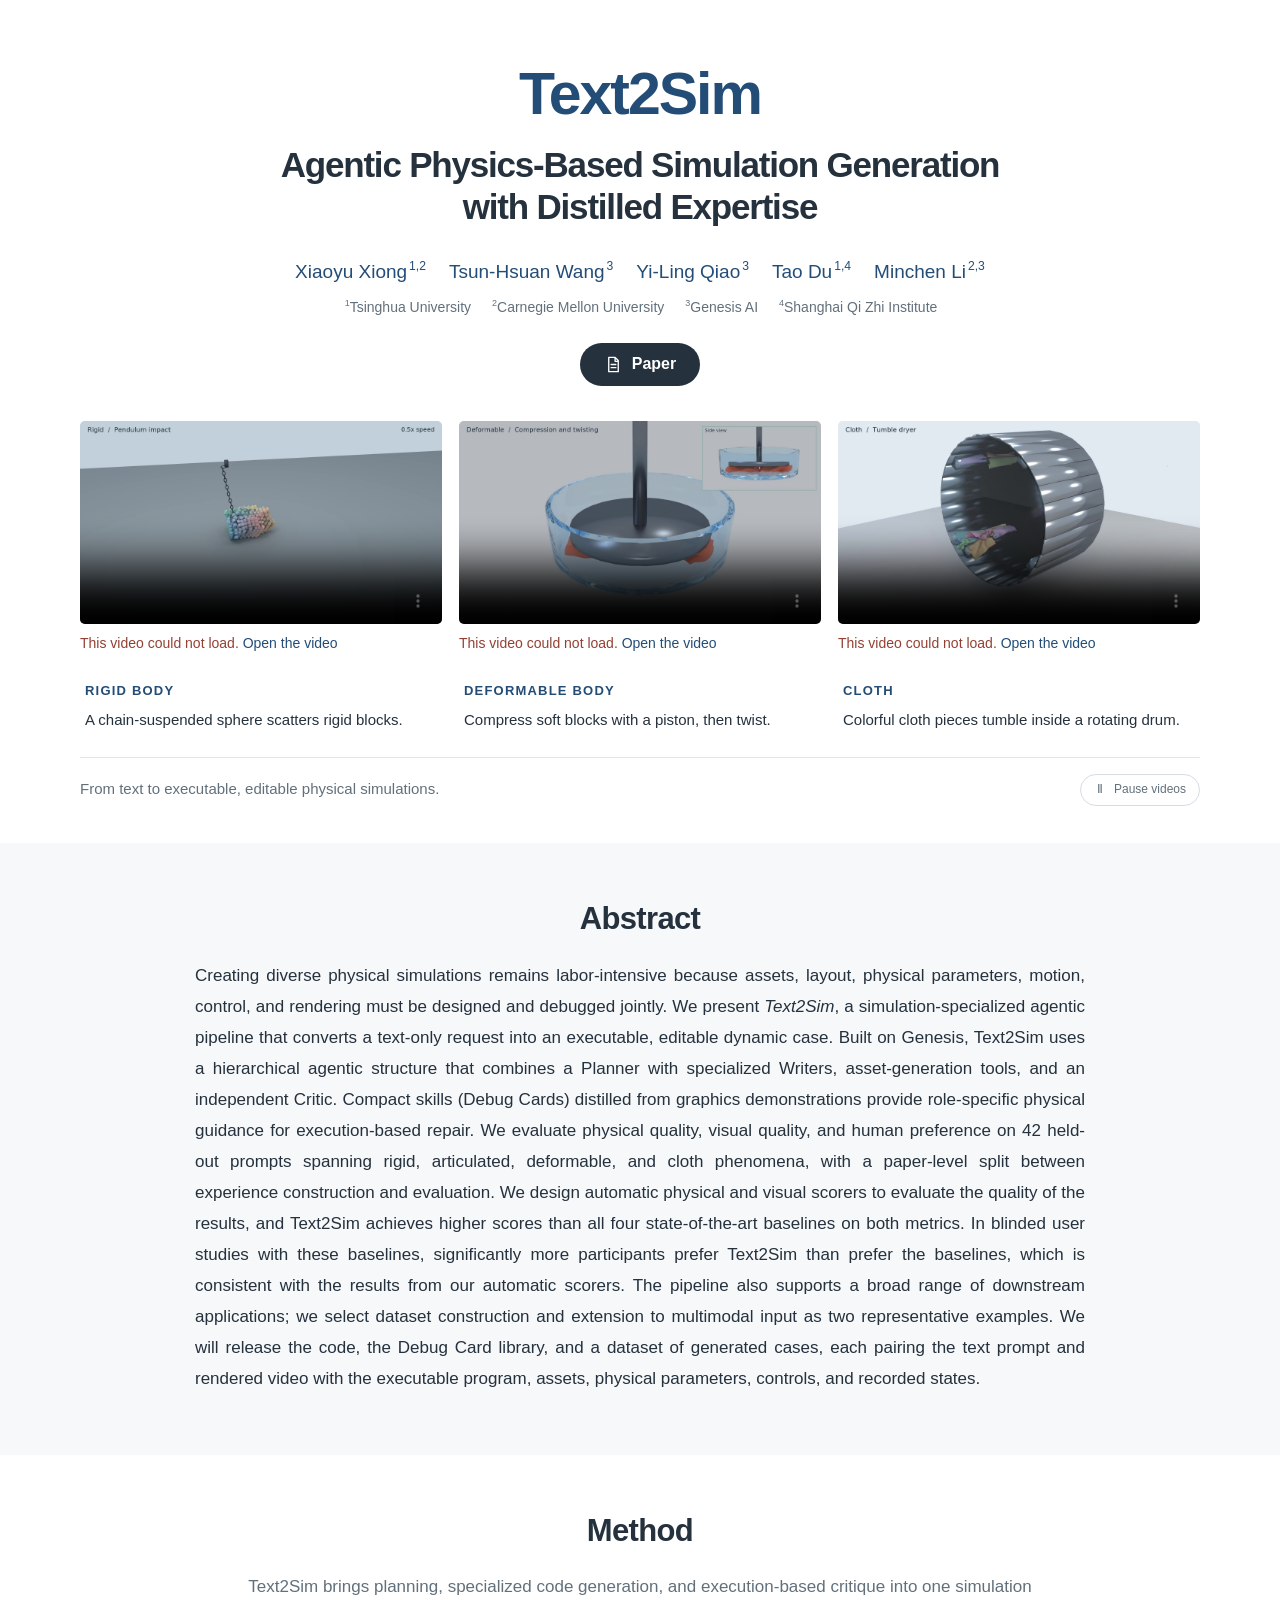
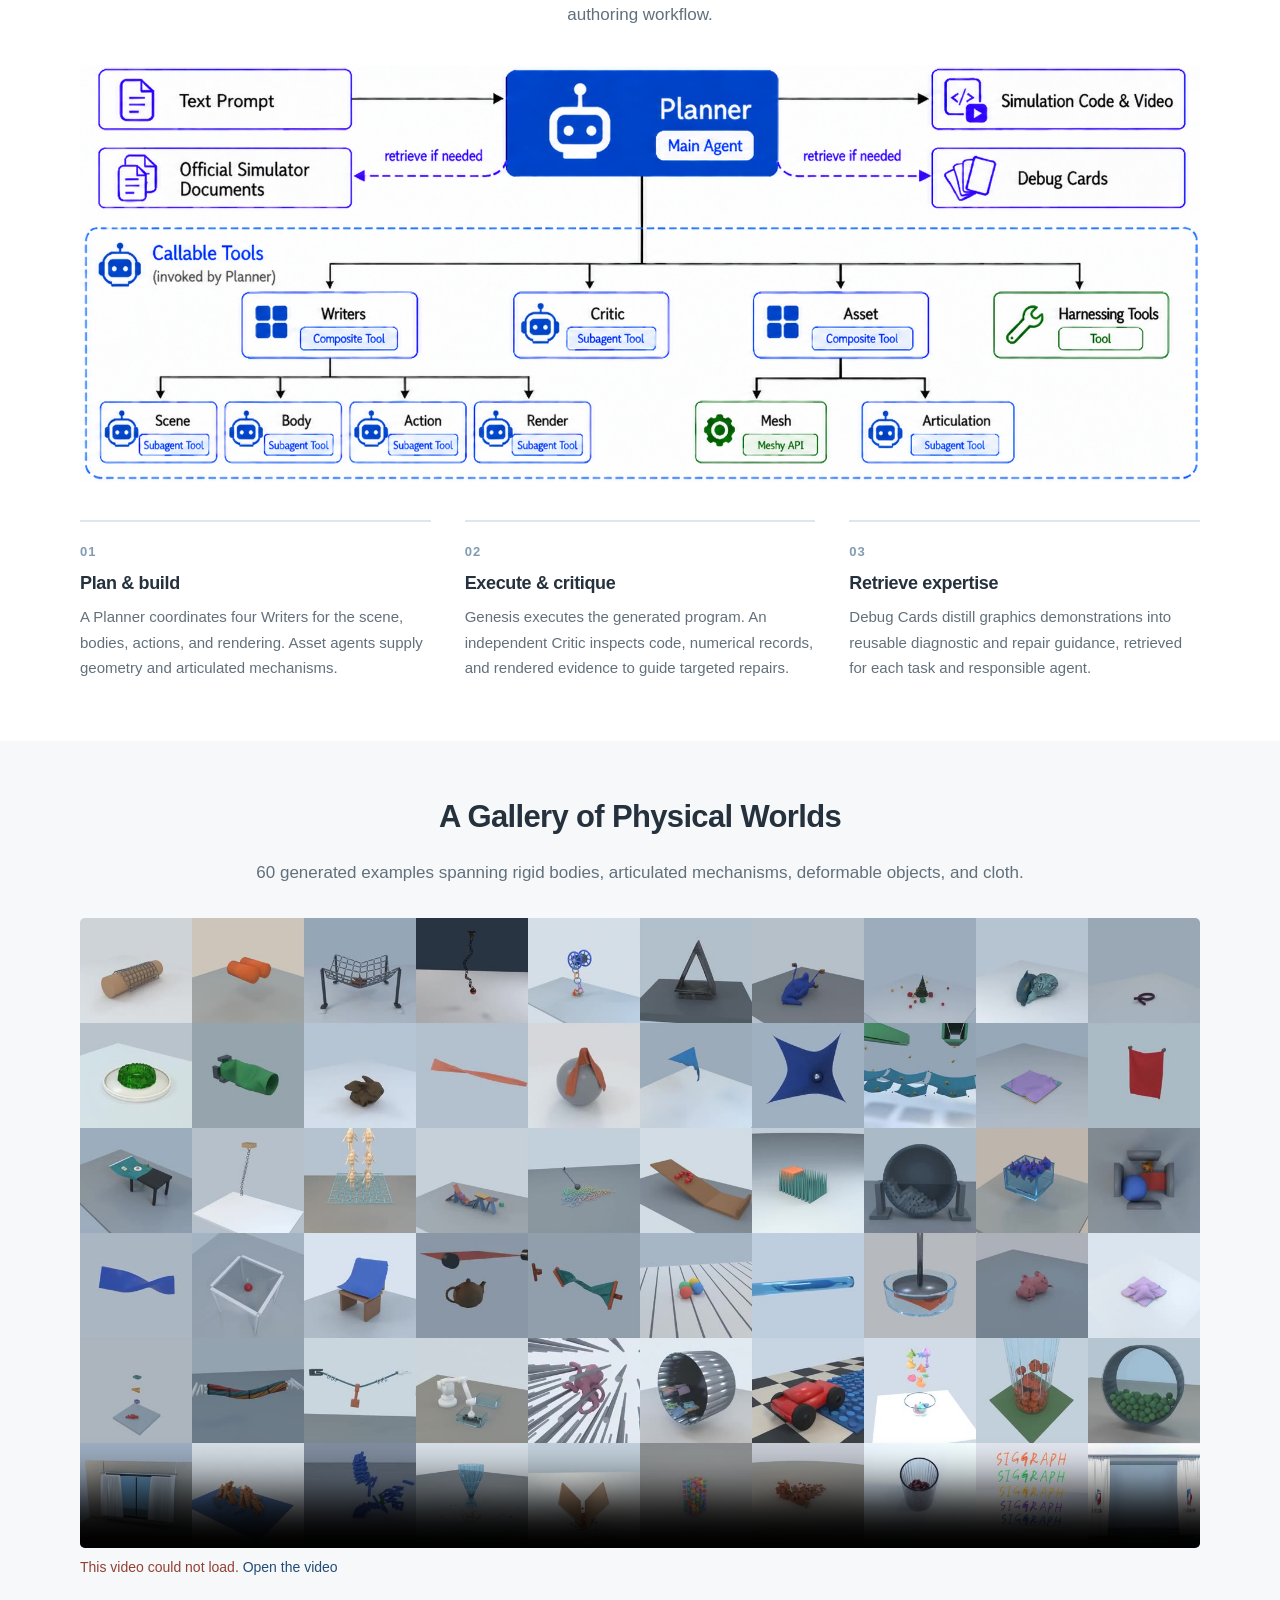
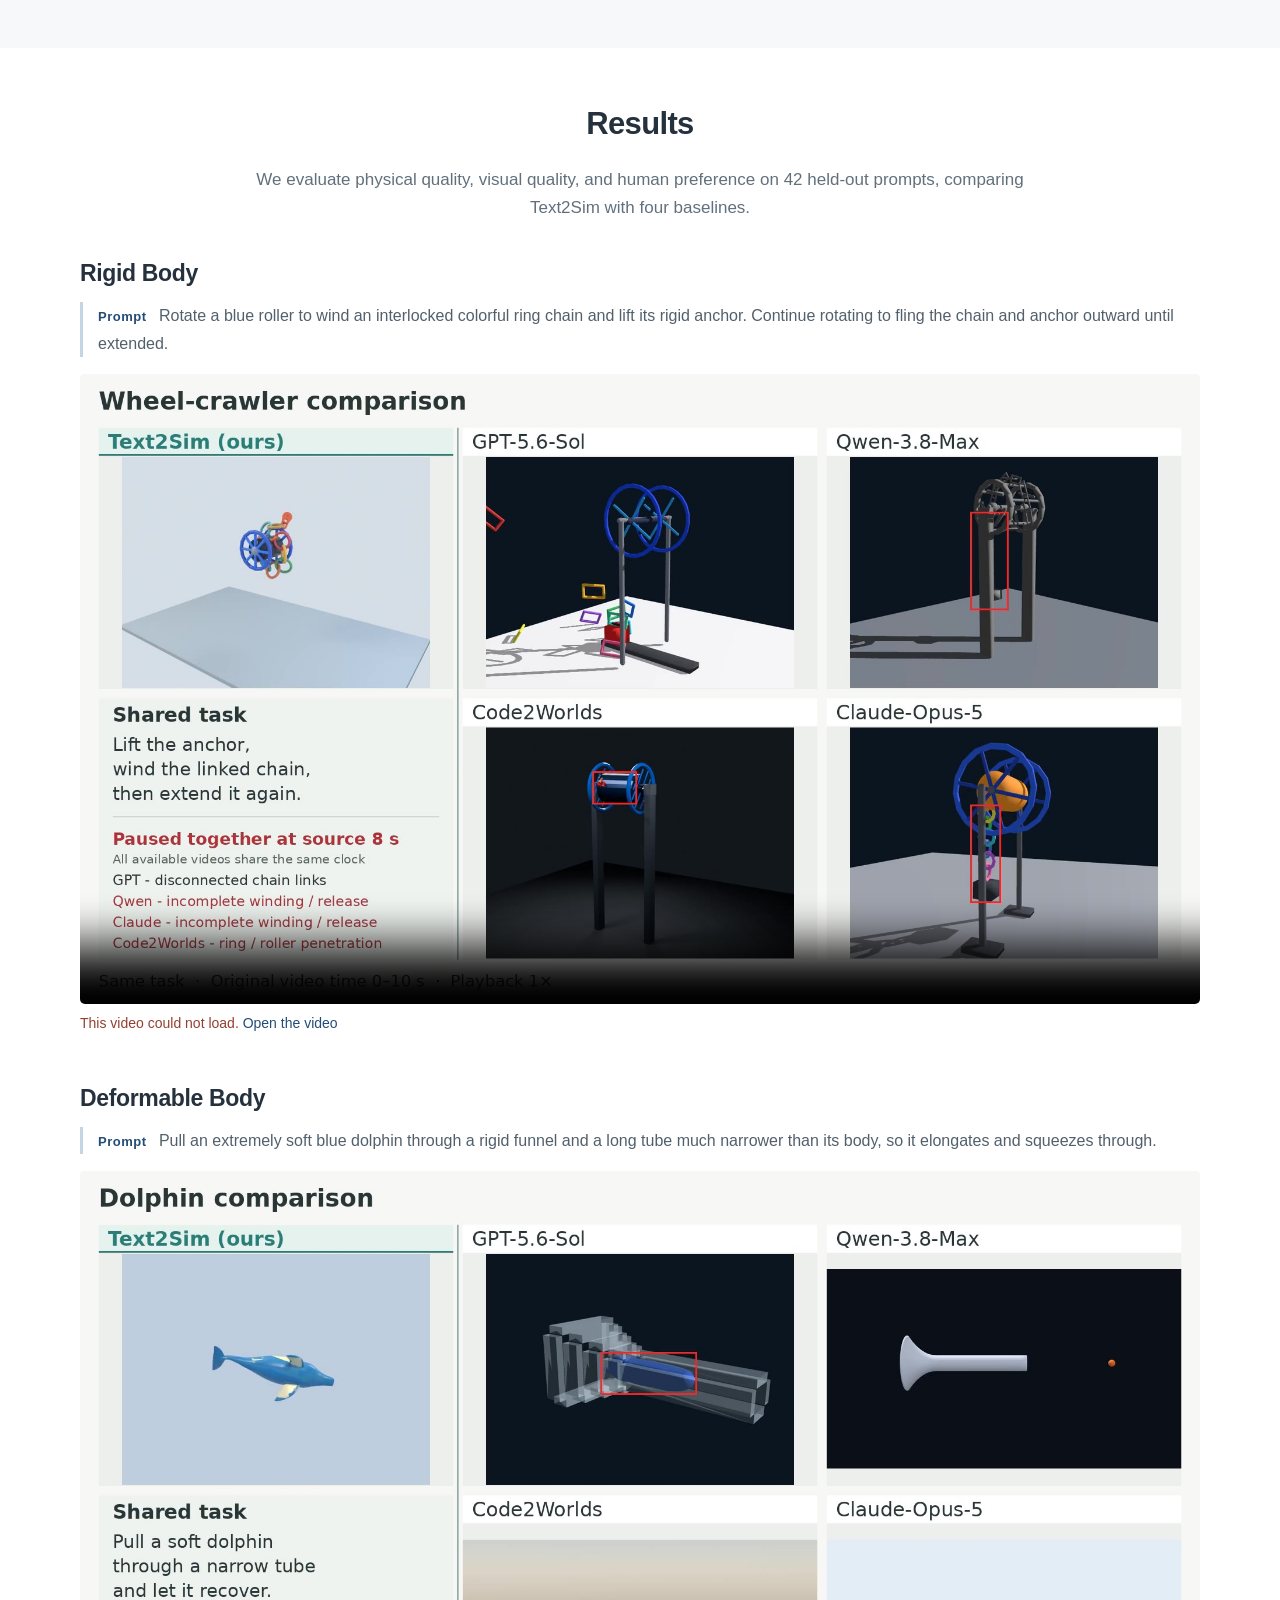
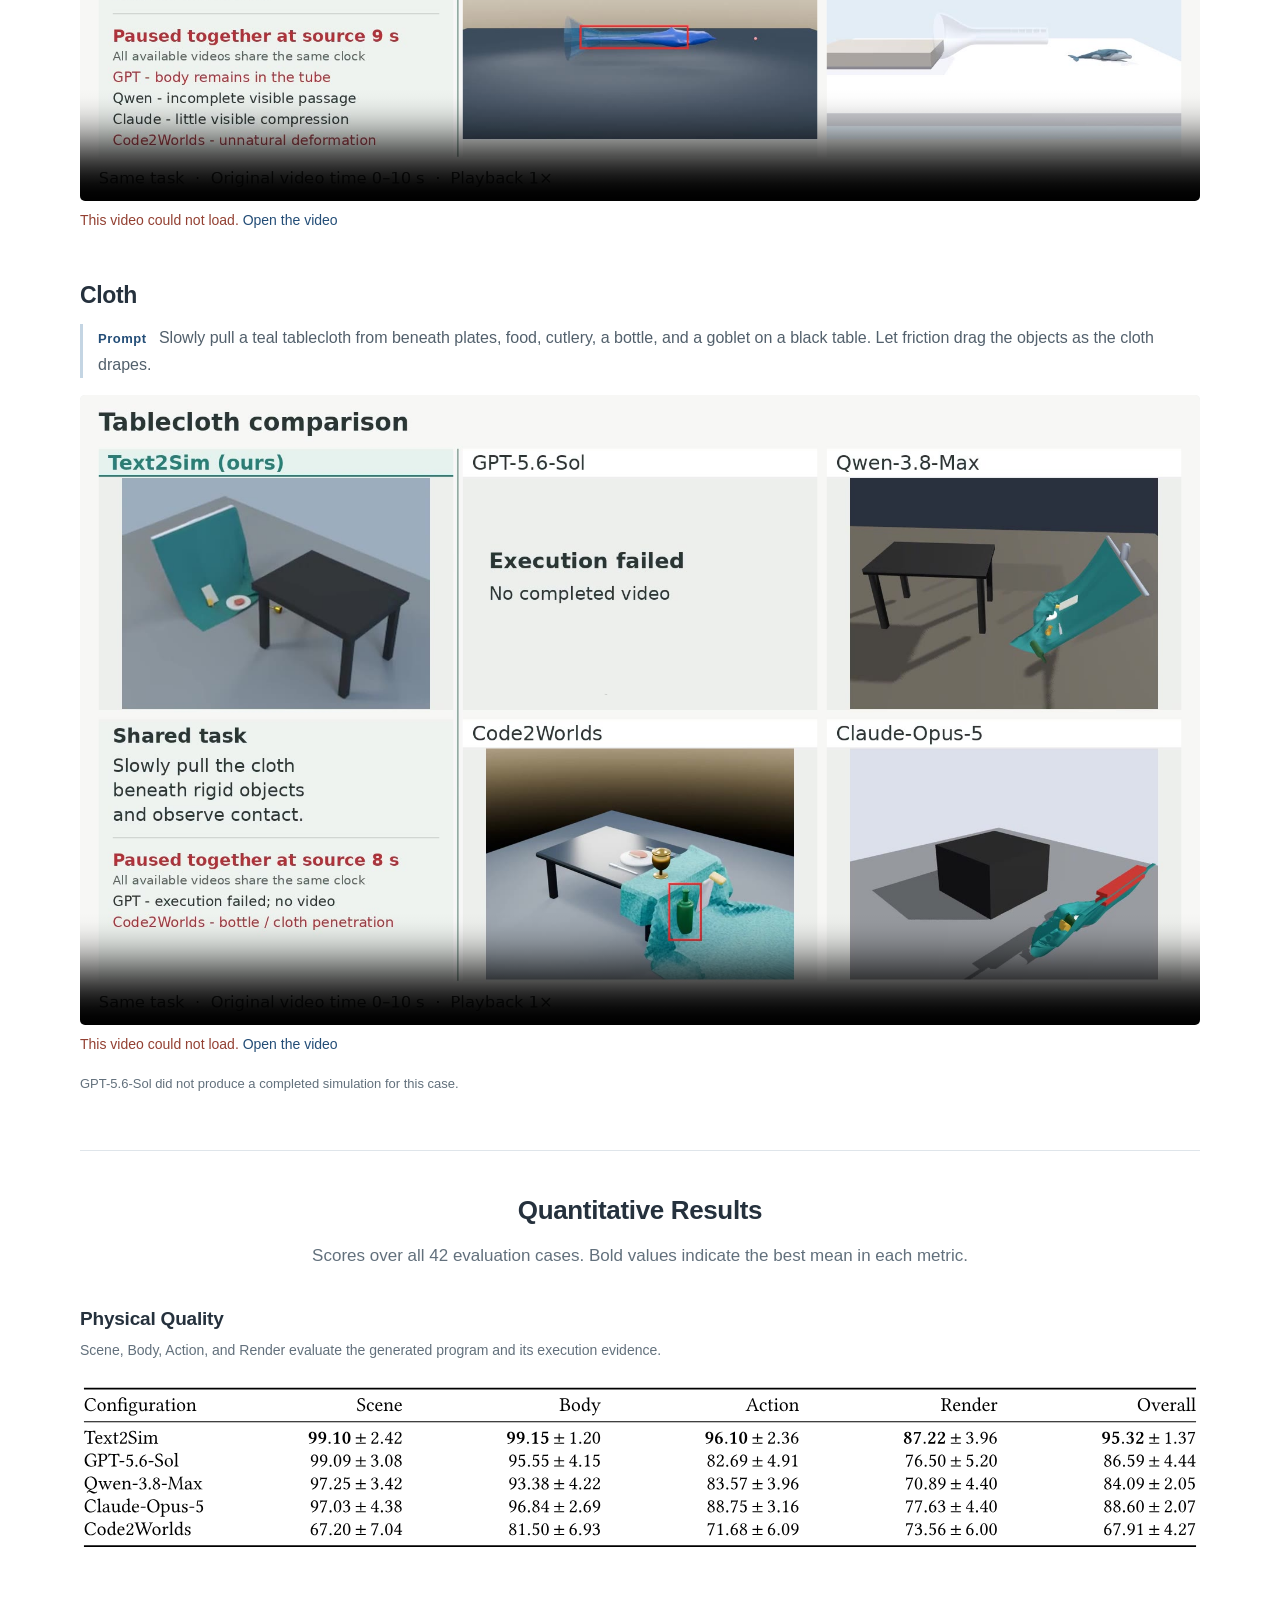
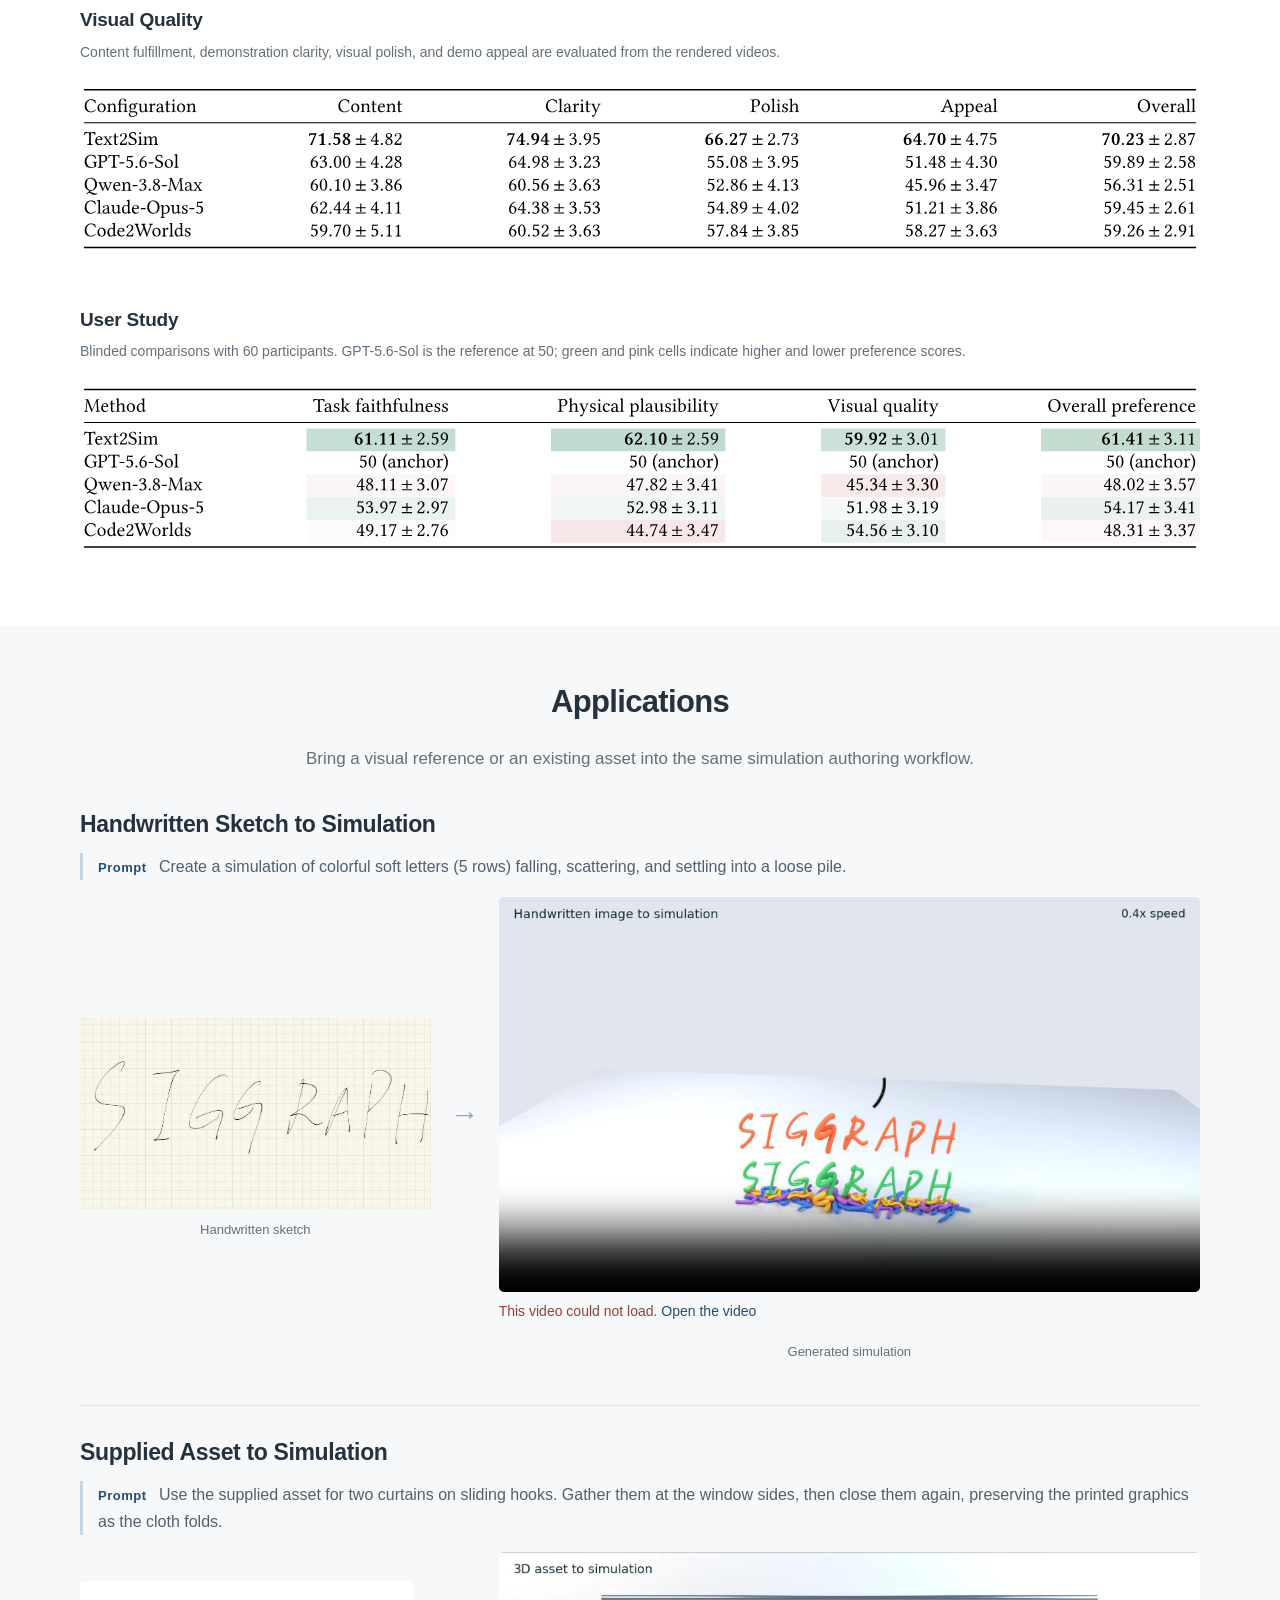
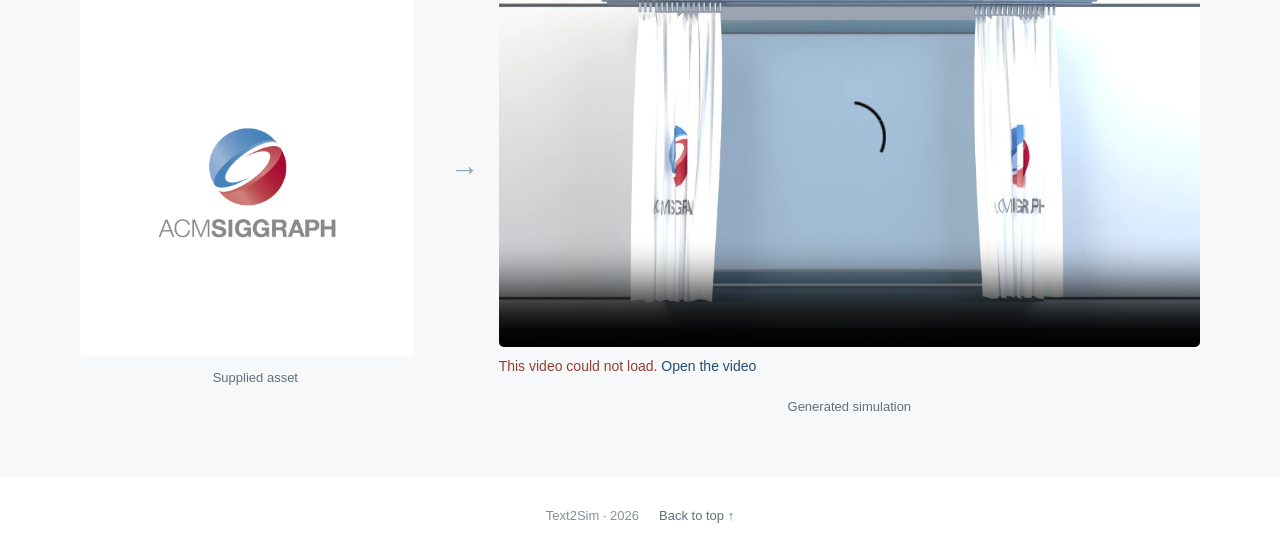
==== commit b1f29407: "Remove gallery banner and sketch padding" ====
--- a/index.html
+++ b/index.html
@@ -255,7 +255,7 @@
           <h3>Handwritten Sketch to Simulation</h3>
           <p class="prompt"><span>Prompt</span> Create a simulation of colorful soft letters (5 rows) falling, scattering, and settling into a loose pile.</p>
           <div class="application-grid">
-            <figure class="input-reference"><div class="reference-image"><img src="assets/images/input-sketch.png" alt="Handwritten reference sketch specifying the shapes and order of five rows of letters" loading="lazy" decoding="async"></div><figcaption>Handwritten sketch</figcaption></figure>
+            <figure class="input-reference"><div class="reference-image reference-image--sketch"><img src="assets/images/input-sketch.png" width="1981" height="1079" alt="Handwritten reference sketch specifying the letter shapes and order" loading="lazy" decoding="async"></div><figcaption>Handwritten sketch</figcaption></figure>
             <span class="application-arrow" aria-hidden="true">→</span>
             <figure><video data-src="assets/videos/application-sketch.mp4" poster="assets/posters/application-sketch.jpg" width="1920" height="1080" autoplay loop muted playsinline controls preload="none" aria-label="Soft letters generated from a handwritten sketch fall, collide, and scatter"></video><figcaption>Generated simulation</figcaption></figure>
           </div>
@@ -264,7 +264,7 @@
           <h3>Supplied Asset to Simulation</h3>
           <p class="prompt"><span>Prompt</span> Use the supplied asset for two curtains on sliding hooks. Gather them at the window sides, then close them again, preserving the printed graphics as the cloth folds.</p>
           <div class="application-grid">
-            <figure class="input-reference"><div class="reference-image"><img src="assets/images/input-asset.png" alt="Supplied cloth asset bearing the ACM SIGGRAPH graphic" loading="lazy" decoding="async"></div><figcaption>Supplied asset</figcaption></figure>
+            <figure class="input-reference"><div class="reference-image"><img src="assets/images/input-asset.png" width="768" height="1024" alt="Supplied cloth asset bearing the ACM SIGGRAPH graphic" loading="lazy" decoding="async"></div><figcaption>Supplied asset</figcaption></figure>
             <span class="application-arrow" aria-hidden="true">→</span>
             <figure><video data-src="assets/videos/application-asset.mp4" poster="assets/posters/application-asset.jpg" width="1920" height="1080" autoplay loop muted playsinline controls preload="none" aria-label="Curtains preserve the supplied ACM SIGGRAPH texture while opening, folding, and closing"></video><figcaption>Generated simulation</figcaption></figure>
           </div>
--- a/styles.css
+++ b/styles.css
@@ -86,3 +86,7 @@
 @media(prefers-reduced-motion:reduce){html{scroll-behavior:auto}*{transition:none!important}}
 
 .sr-only{position:absolute;width:1px;height:1px;padding:0;margin:-1px;overflow:hidden;clip:rect(0,0,0,0);white-space:nowrap;border:0}
+
+/* Let the sketch fill its own natural bounds, without a padded white card. */
+.reference-image--sketch{display:block;aspect-ratio:auto;background:transparent;border-radius:0;padding:0;max-height:none;overflow:visible}
+.reference-image--sketch img{display:block;width:100%;height:auto;max-height:none;object-fit:contain}
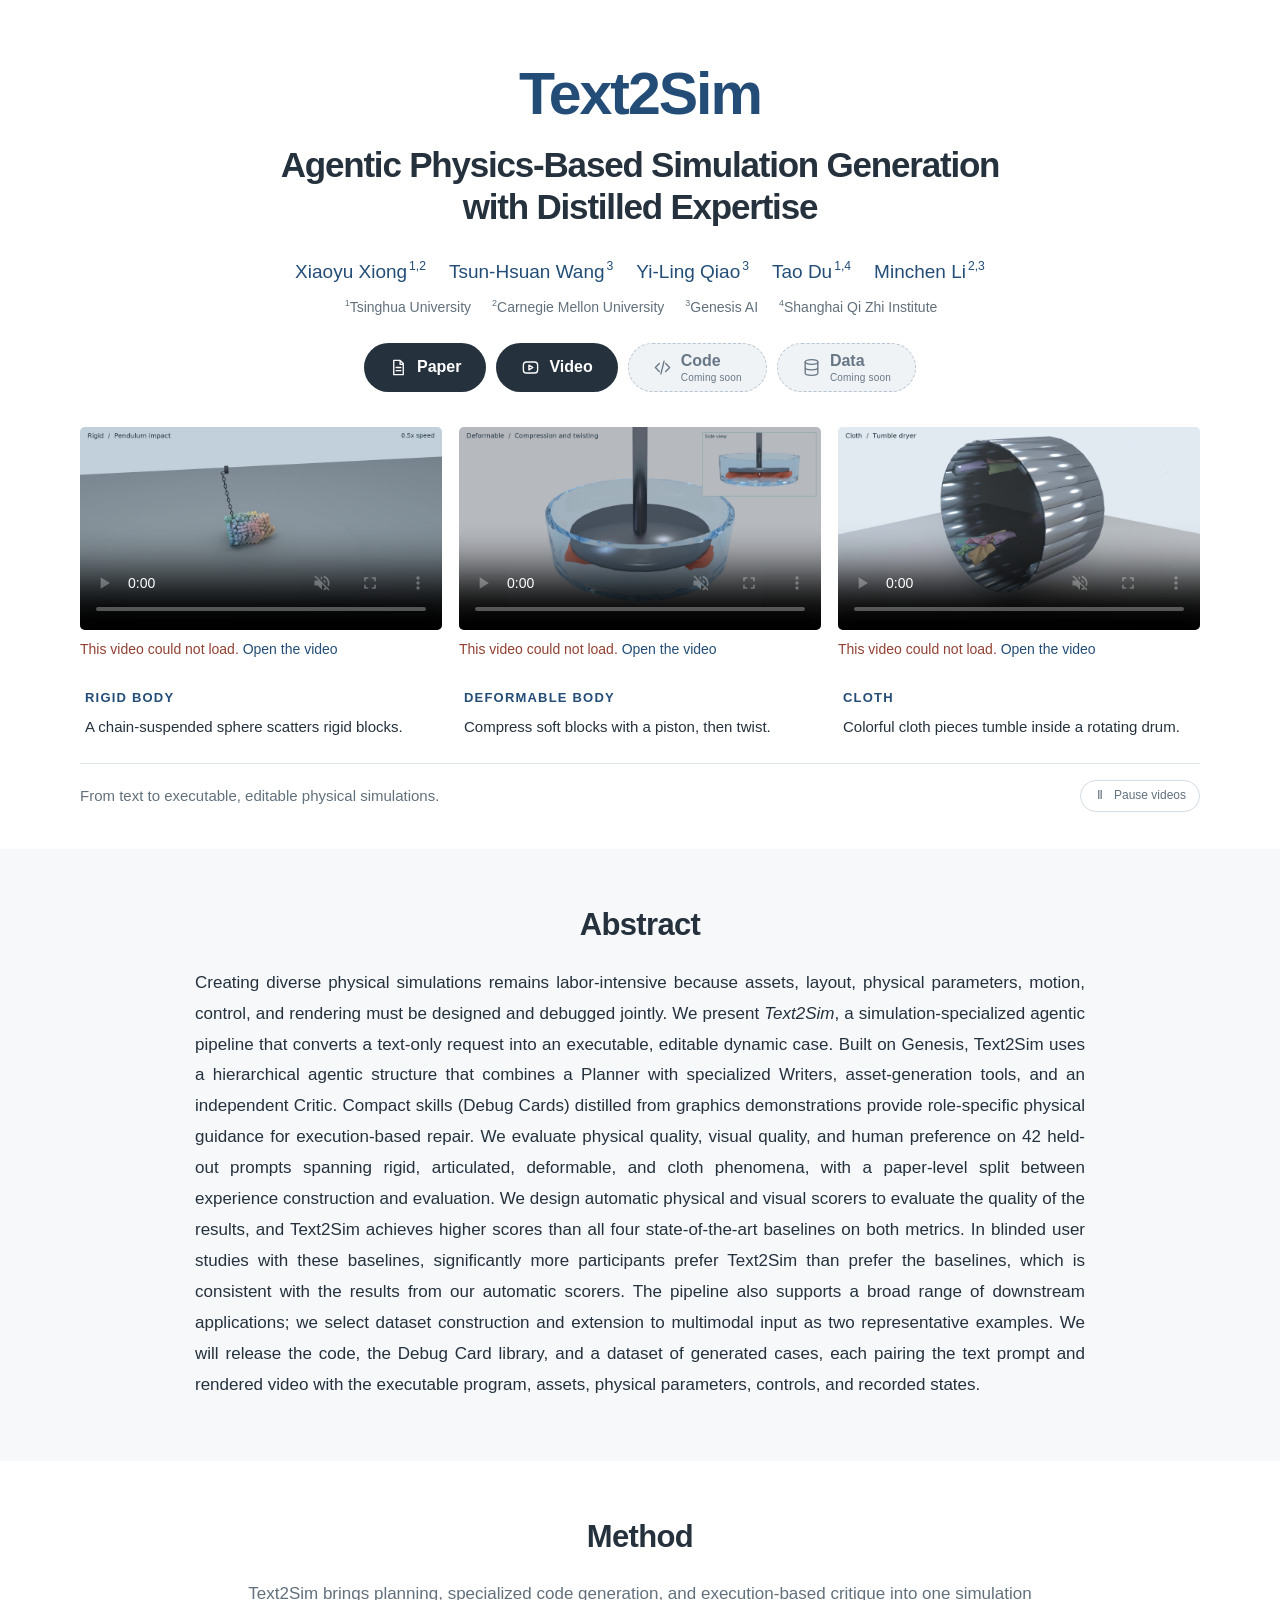
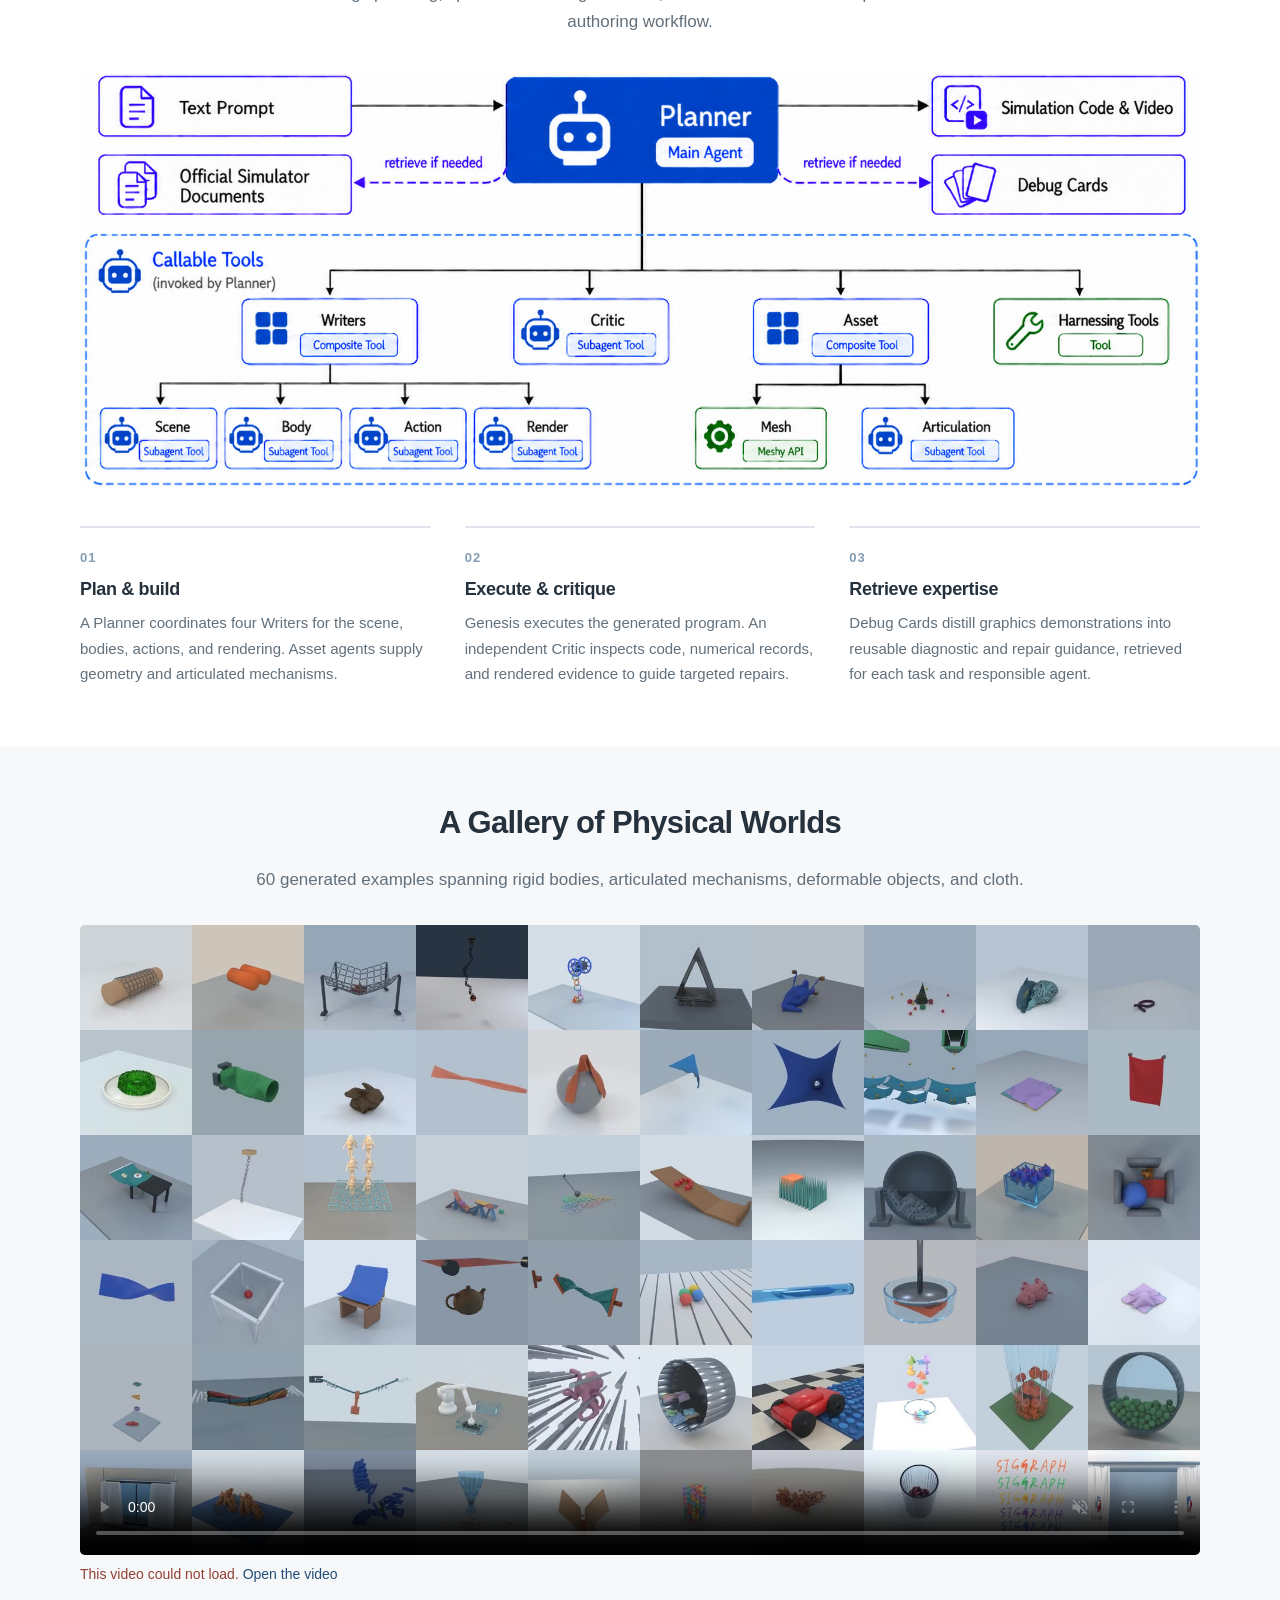
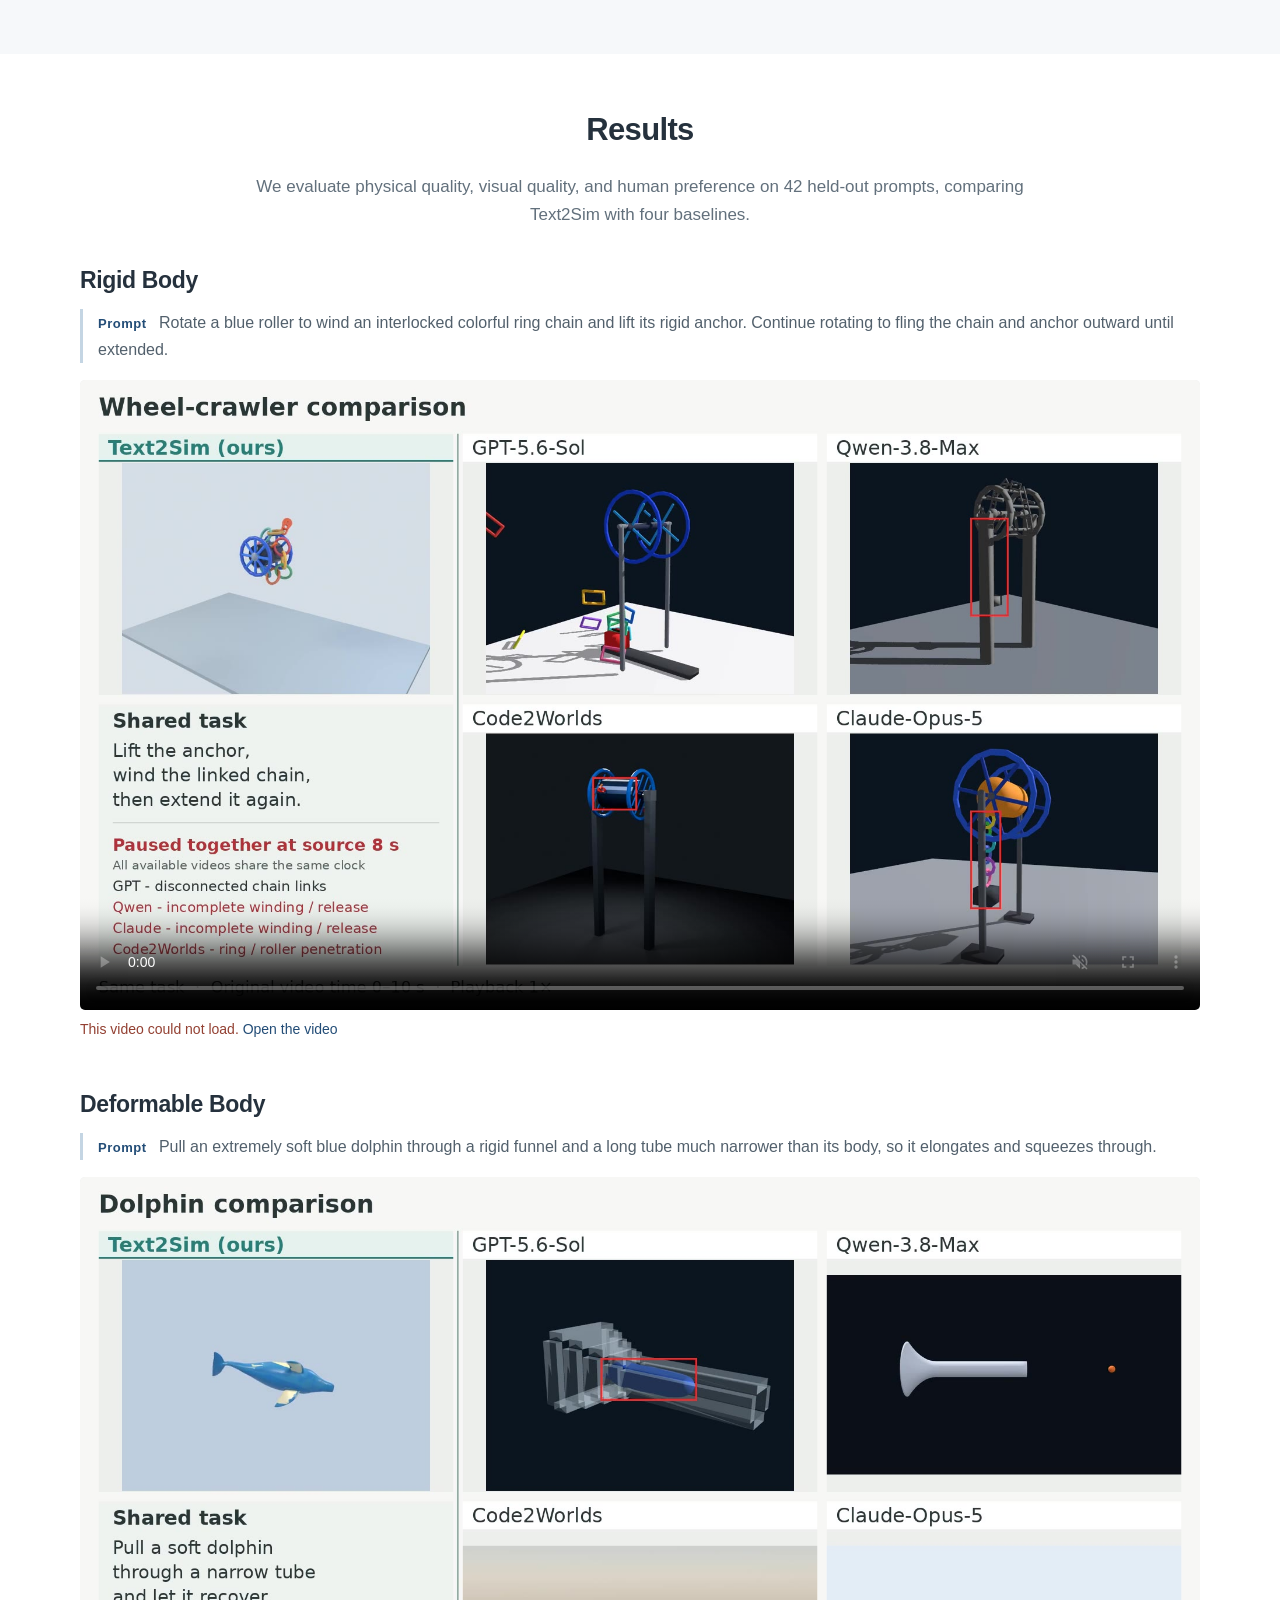
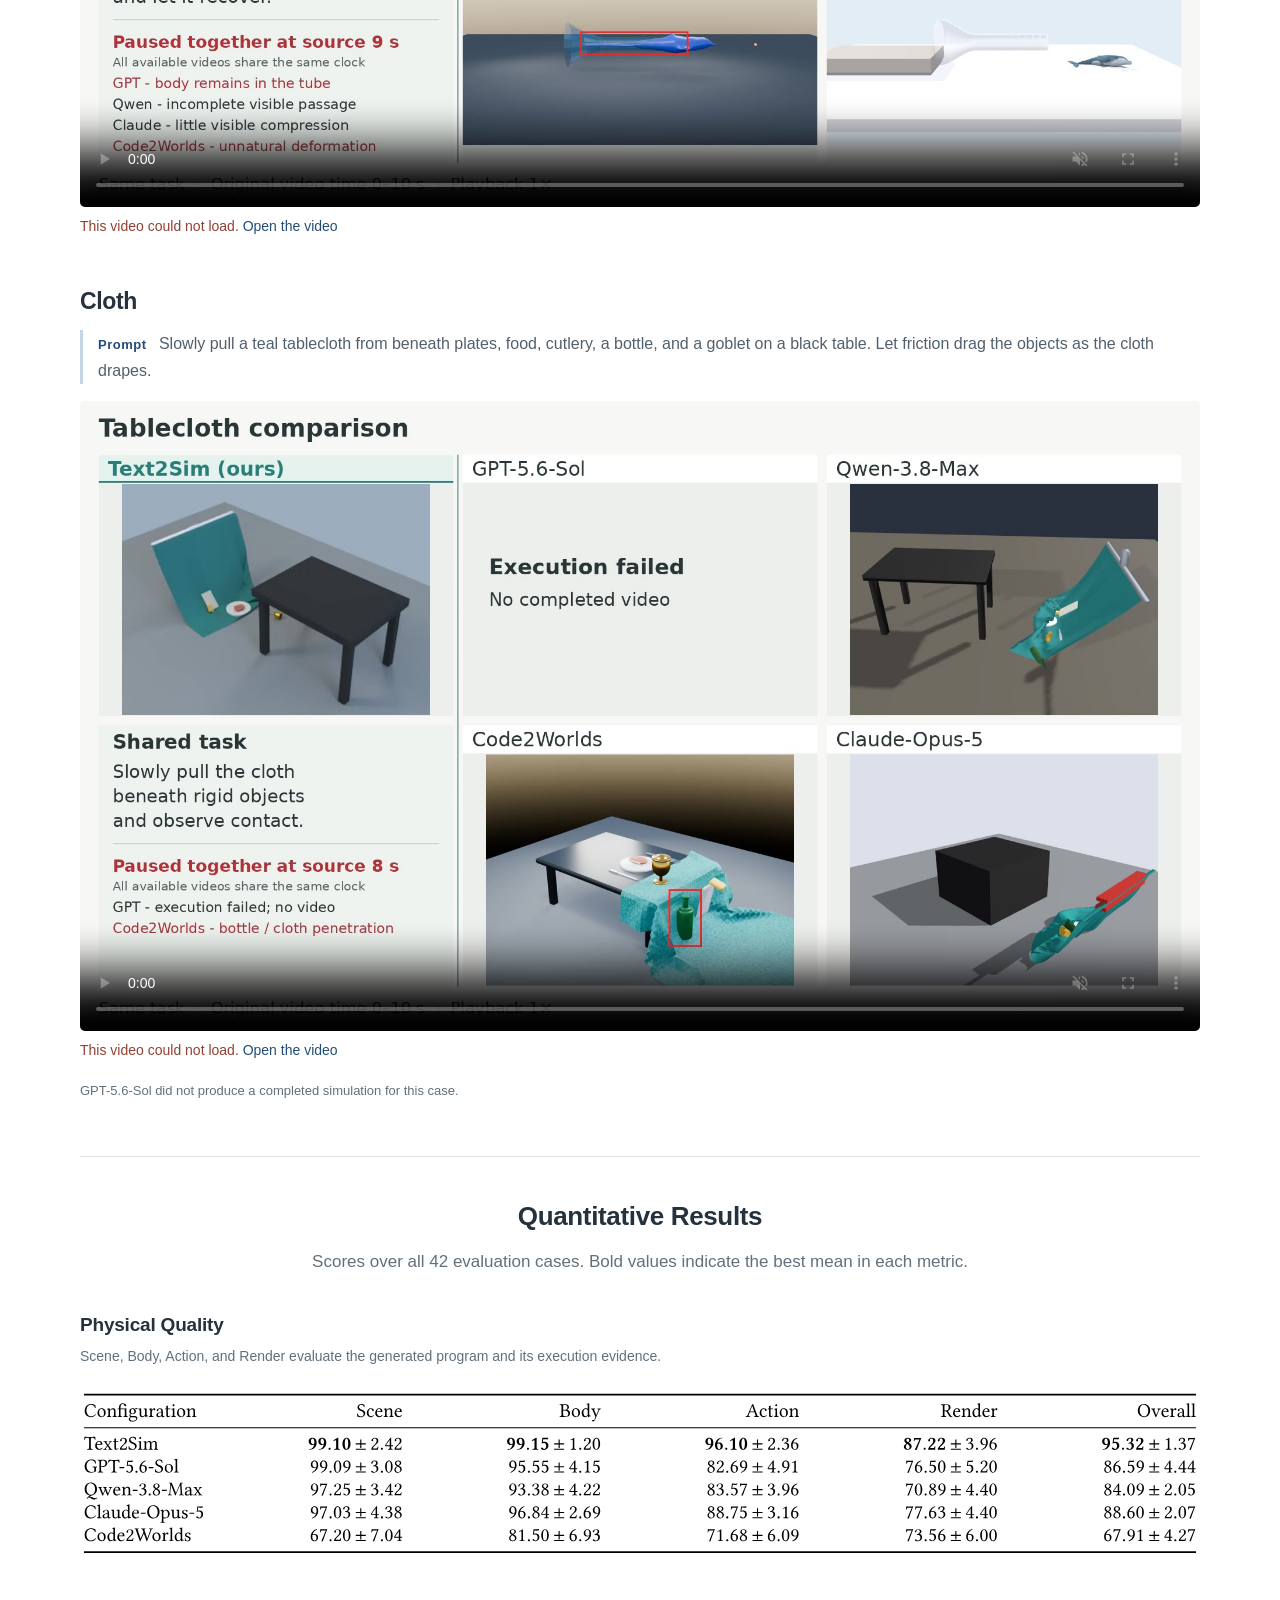
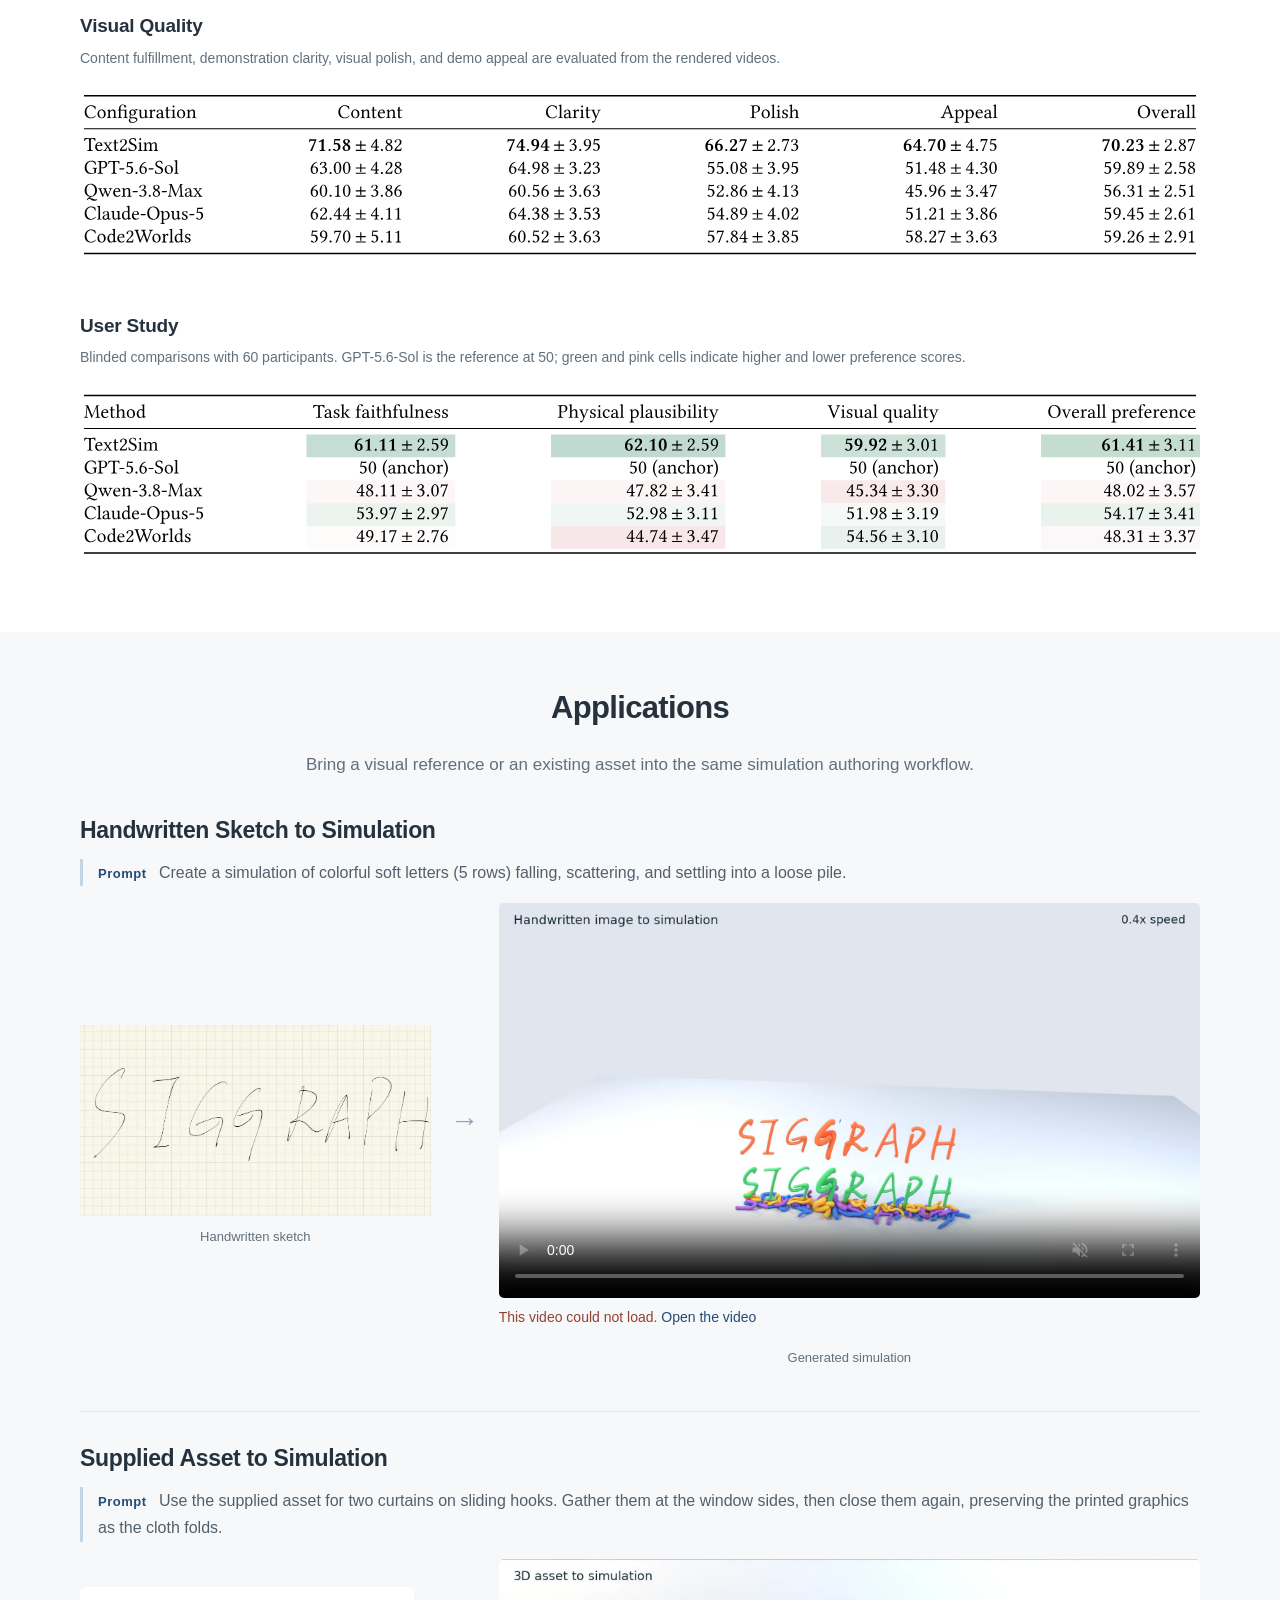
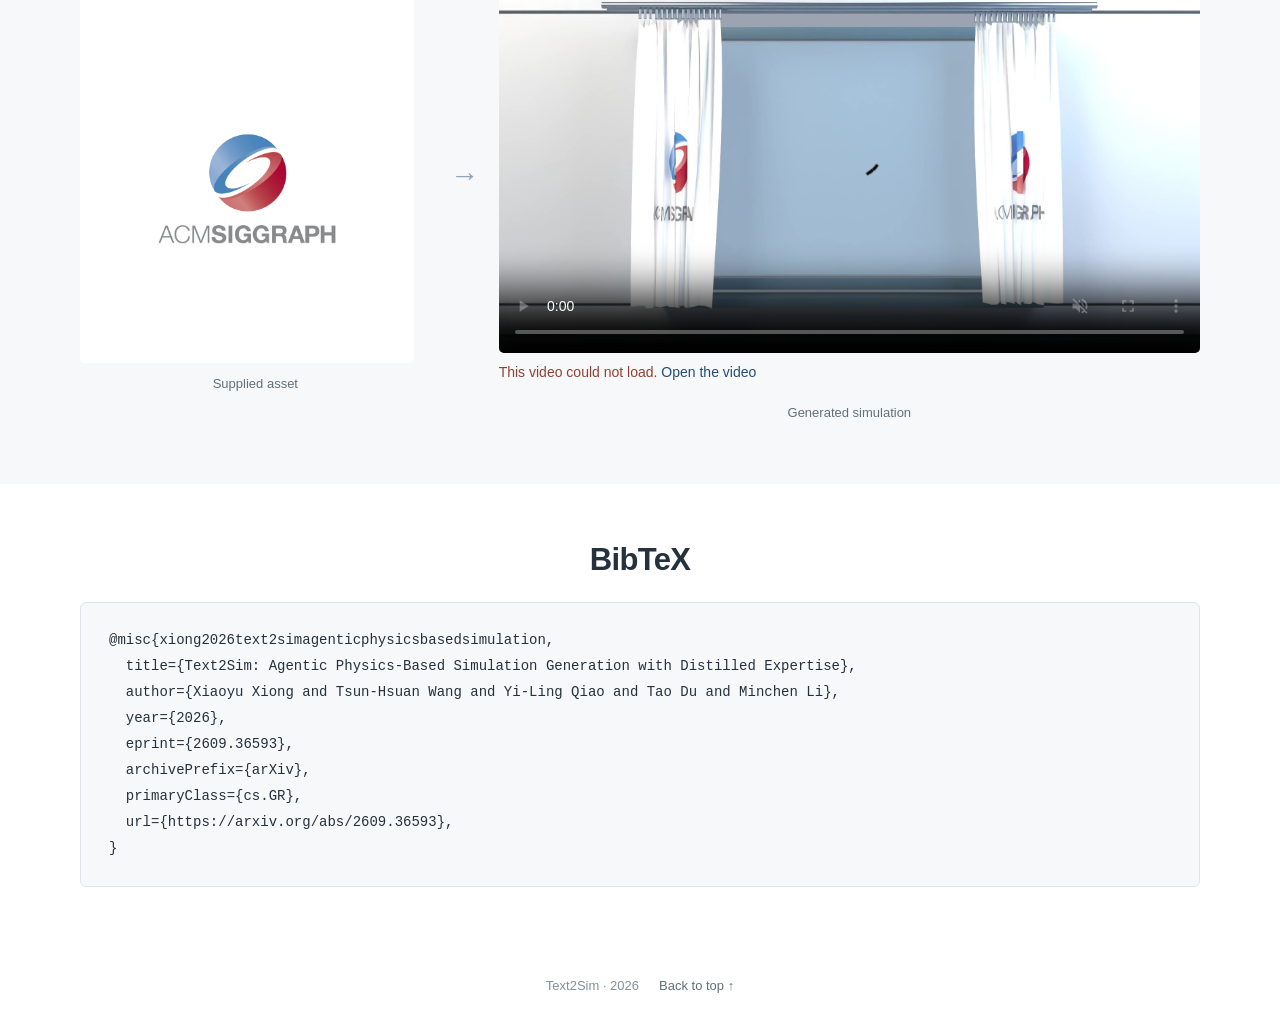
==== commit 4c8ccaa6: "Add resource links and BibTeX citation" ====
--- a/index.html
+++ b/index.html
@@ -21,6 +21,9 @@
     <p class="affiliations"><span><sup>1</sup>Tsinghua University</span><span><sup>2</sup>Carnegie Mellon University</span><span><sup>3</sup>Genesis AI</span><span><sup>4</sup>Shanghai Qi Zhi Institute</span></p>
     <div class="publication-links">
       <a class="paper-link" href="https://arxiv.org/abs/2609.36593" target="_blank" rel="noopener noreferrer"><svg viewBox="0 0 24 24" aria-hidden="true"><path d="M6 3h8l4 4v14H6zM14 3v5h4M9 12h6M9 16h6"/></svg>Paper</a>
+      <a class="paper-link" href="https://youtu.be/vHiEMebIKWc" target="_blank" rel="noopener noreferrer"><svg viewBox="0 0 24 24" aria-hidden="true"><rect x="3" y="5" width="18" height="14" rx="4"/><path d="m10 9 5 3-5 3z"/></svg>Video</a>
+      <button class="paper-link resource-placeholder" type="button" disabled aria-label="Code — coming soon"><svg viewBox="0 0 24 24" aria-hidden="true"><path d="m8 7-5 5 5 5m8-10 5 5-5 5M14 4l-4 16"/></svg><span class="resource-label">Code<span class="coming-soon">Coming soon</span></span></button>
+      <button class="paper-link resource-placeholder" type="button" disabled aria-label="Data — coming soon"><svg viewBox="0 0 24 24" aria-hidden="true"><ellipse cx="12" cy="5" rx="8" ry="3"/><path d="M4 5v7c0 4 16 4 16 0V5M4 12v7c0 4 16 4 16 0v-7"/></svg><span class="resource-label">Data<span class="coming-soon">Coming soon</span></span></button>
     </div>
   </header>
 
@@ -271,6 +274,19 @@
         </article>
       </div>
     </section>
+
+    <section id="bibtex" class="section container" aria-labelledby="bibtex-heading">
+      <h2 id="bibtex-heading">BibTeX</h2>
+      <pre class="bibtex-code" tabindex="0" aria-label="BibTeX citation"><code>@misc{xiong2026text2simagenticphysicsbasedsimulation,
+  title={Text2Sim: Agentic Physics-Based Simulation Generation with Distilled Expertise},
+  author={Xiaoyu Xiong and Tsun-Hsuan Wang and Yi-Ling Qiao and Tao Du and Minchen Li},
+  year={2026},
+  eprint={2609.36593},
+  archivePrefix={arXiv},
+  primaryClass={cs.GR},
+  url={https://arxiv.org/abs/2609.36593},
+}</code></pre>
+    </section>
   </main>
   <footer class="site-footer"><p>Text2Sim · 2026</p><a href="#top">Back to top ↑</a></footer>
   <noscript><style>video[data-src]{display:none}</style><p class="noscript-note">Enable JavaScript to play the gallery, comparison, and application videos. The paper and all figures are available above.</p></noscript>
--- a/styles.css
+++ b/styles.css
@@ -23,8 +23,8 @@
 .authors{display:flex;flex-wrap:wrap;justify-content:center;column-gap:23px;row-gap:5px;margin-top:28px;font-size:19px;color:var(--accent)}
 .authors>span,.affiliations>span{white-space:nowrap}
 .affiliations{display:flex;justify-content:center;flex-wrap:wrap;gap:2px 19px;margin-top:9px;font-size:14px;color:var(--muted)}
-.publication-links{display:flex;justify-content:center;margin-top:24px}
-.paper-link{display:inline-flex;align-items:center;gap:9px;background:var(--ink);color:#fff;padding:8px 24px;border-radius:25px;font-size:16px;font-weight:550;transition:background .15s}
+.publication-links{display:flex;justify-content:center;align-items:stretch;flex-wrap:wrap;gap:10px;margin-top:24px}
+.paper-link{display:inline-flex;align-items:center;justify-content:center;gap:9px;min-width:120px;min-height:48px;border:1px solid transparent;background:var(--ink);color:#fff;padding:8px 24px;border-radius:25px;font-size:16px;font-weight:550;transition:background .15s}
 .paper-link:hover{background:var(--accent);text-decoration:none}
 .paper-link svg{width:19px;height:19px;stroke:currentColor;stroke-width:1.7;fill:none;stroke-linejoin:round;stroke-linecap:round}
 .teaser-section{padding-bottom:37px}
@@ -90,3 +90,10 @@
 /* Let the sketch fill its own natural bounds, without a padded white card. */
 .reference-image--sketch{display:block;aspect-ratio:auto;background:transparent;border-radius:0;padding:0;max-height:none;overflow:visible}
 .reference-image--sketch img{display:block;width:100%;height:auto;max-height:none;object-fit:contain}
+
+.resource-placeholder,.resource-placeholder:hover{background:#f0f3f6;color:#687785;border:1px dashed #b9c5d0;cursor:default}
+.resource-label{display:flex;flex-direction:column;align-items:flex-start;gap:2px;line-height:1.1}
+.coming-soon{font-size:10px;font-weight:400;letter-spacing:.2px;white-space:nowrap}
+.bibtex-code{margin:0;padding:25px 28px;border:1px solid var(--line);border-radius:6px;background:var(--tint);color:var(--ink);font:14px/1.85 ui-monospace,SFMono-Regular,Consolas,"Liberation Mono",monospace;white-space:pre-wrap;overflow-wrap:anywhere;tab-size:2}
+.bibtex-code code{font:inherit}
+@media(max-width:540px){.publication-links{gap:9px}.paper-link{padding-inline:18px;min-width:135px}.bibtex-code{padding:18px;font-size:12px;line-height:1.8}}
